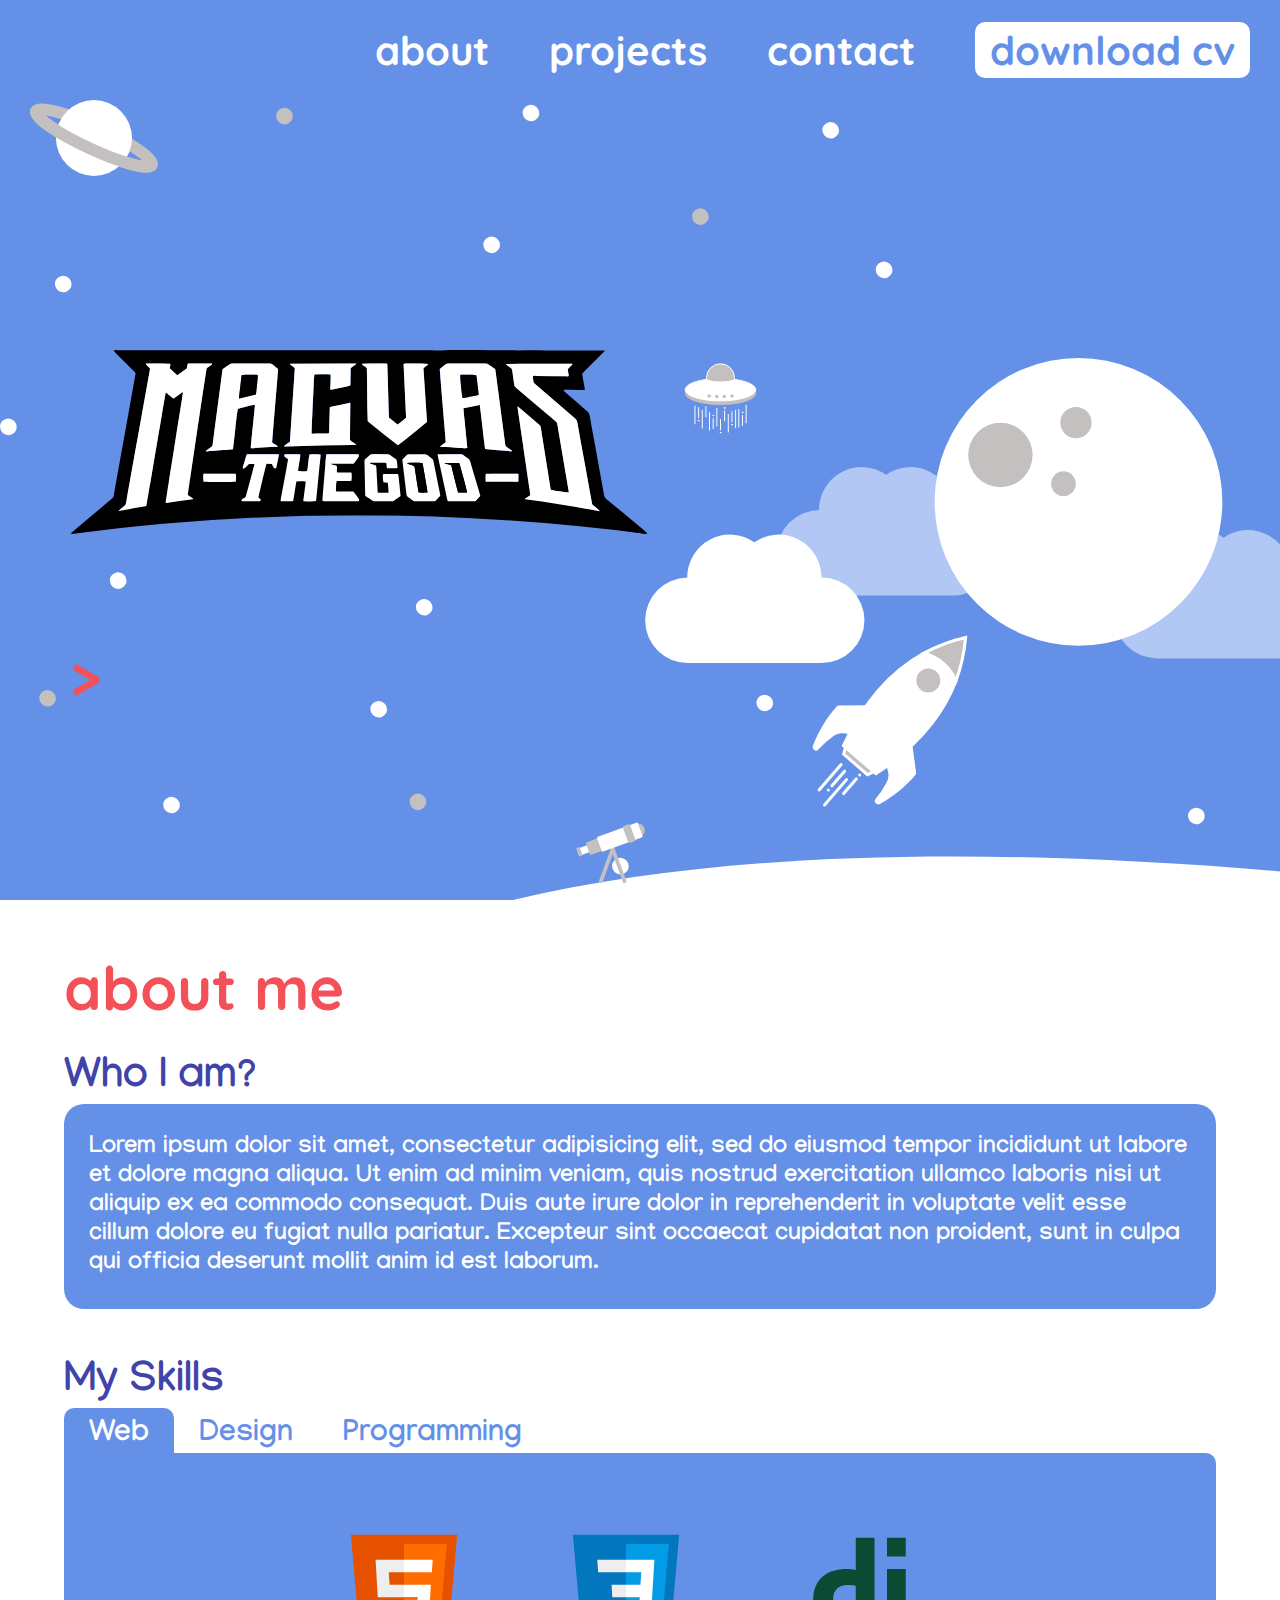
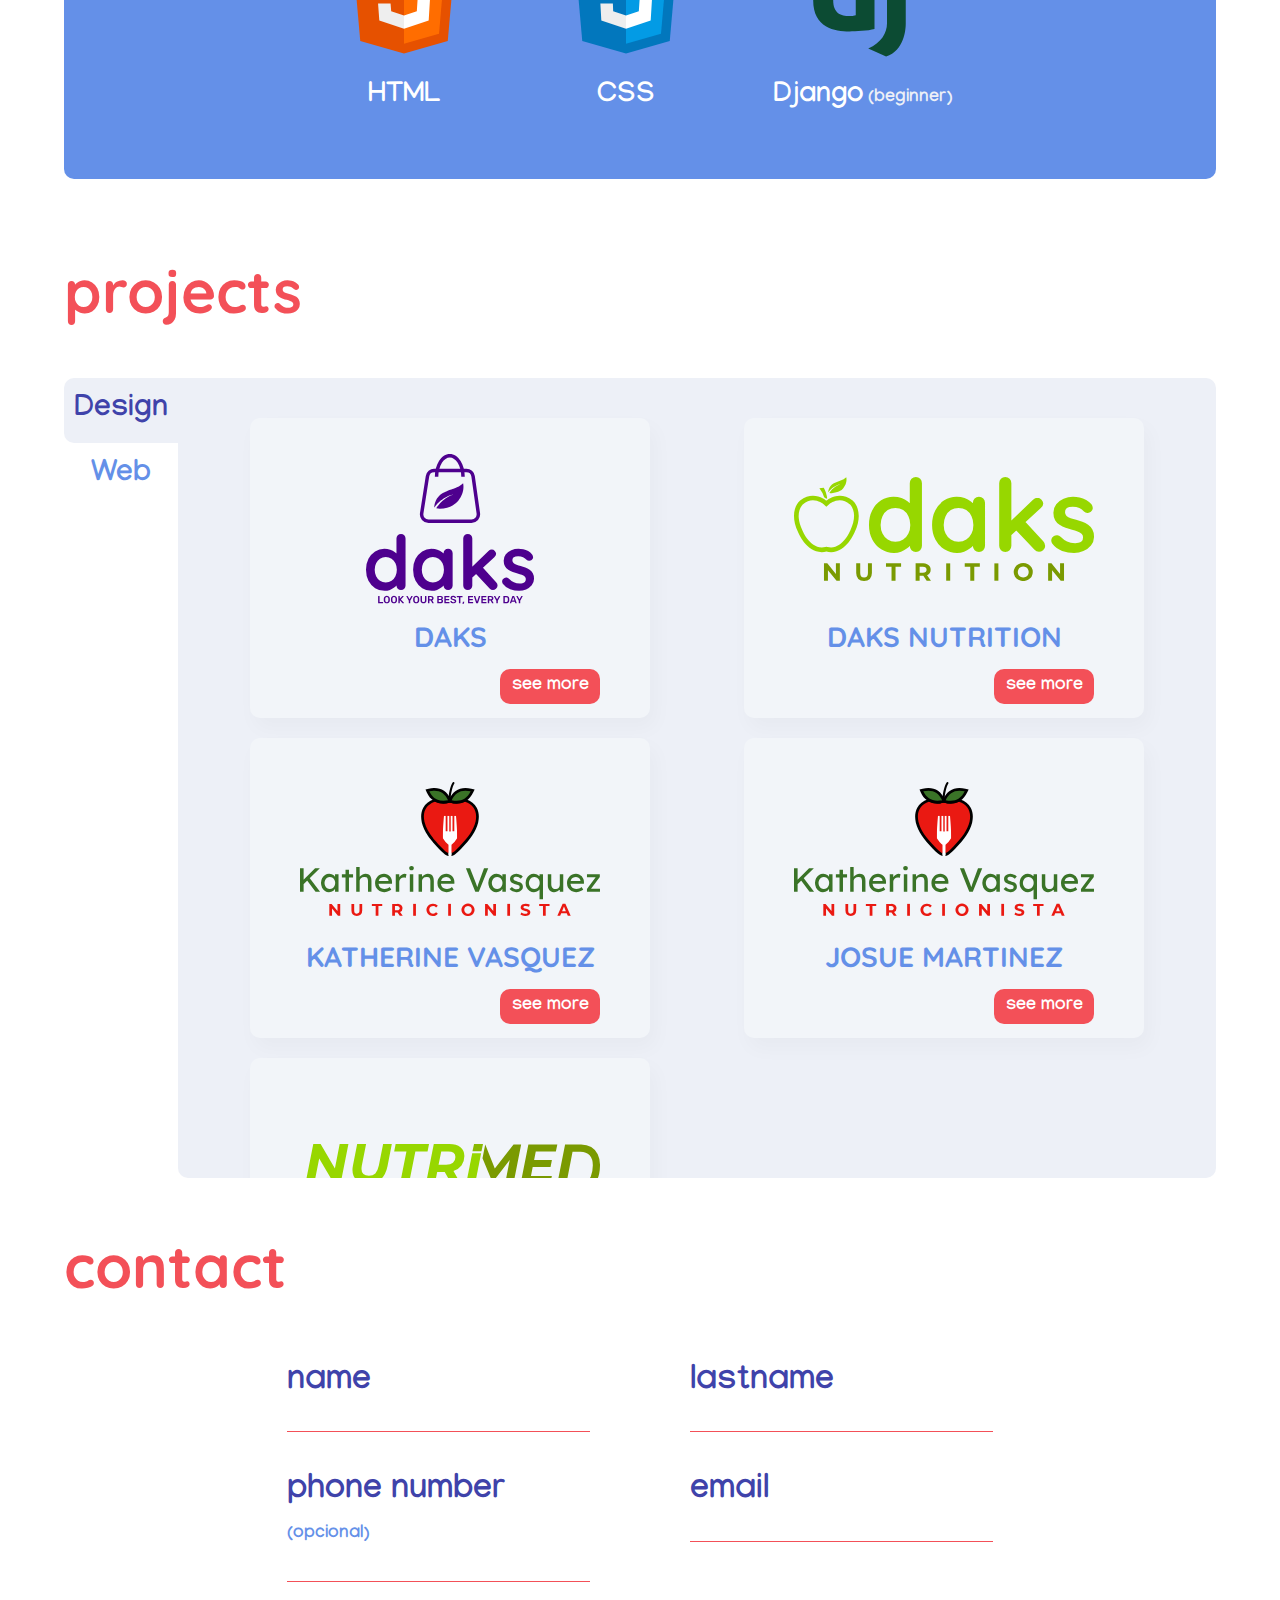
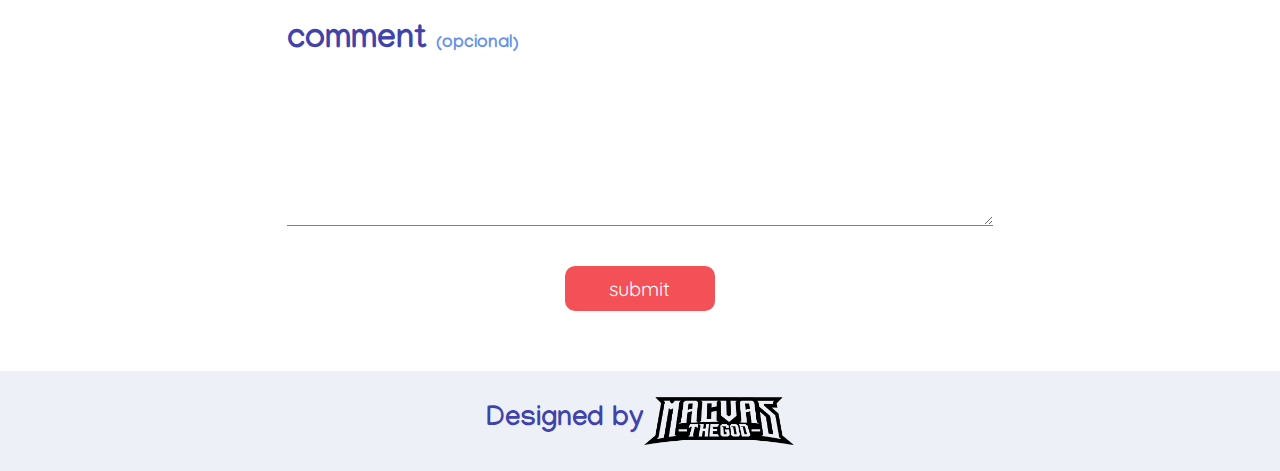
==== index.html @ fbf91b15 "Portafolio Inicial" ====
<!DOCTYPE html><html lang="es" dir="ltr"> <head> <title>Macvas | Desarrollador Web y Disenador Grafico</title> <meta charset="utf-8"> <meta name="viewport" content="width=divice-width, initial-scale=1"> <meta name="description" content="Macvas - Desarrollador Web de Frontend con habilidad en HTML, CSS y JavaScripts. Disenador Grafico con habilidades de Adobe Photoshop, Illustrator, Premiere e InDesign. Programador Junior de Python y C++."> <link rel="shortcut icon" href="img/favicon.svg"> <link rel="preconnect" href="https://fonts.googleapis.com"> <link rel="preconnect" href="https://fonts.gstatic.com" crossorigin> <link href="https://fonts.googleapis.com/css2?family=Manjari:wght@400;700&family=Quicksand:wght@500;600;700&display=swap" rel="stylesheet"> <script src="https://unpkg.com/scrollreveal@4.0.0/dist/scrollreveal.min.js"></script> <link rel="stylesheet" href="/css/styles.css"> </head> <body> <header class="header"> <span class="menu-icon"><img src="img/menuicon.svg" id="menuicon"></span> <nav> <ul class=""> <li class="homepage active"><a href="#homepage"><img src="img/MacvasTheGod LOGO.svg" alt="Programacion Logo" id="macvas-nav"></a></li><div class="navigation"> <li class="about"><a href="#about">about</a></li><li class="projects"><a href="#projects">projects</a></li><li class="contact"><a href="#contact">contact</a></li><li><a href="#" id="dcv">download cv</a></li></div></ul> </nav> </header> <section class="section" id="homepage"> <div class="homepage-content"> <div class="estrellas"> <img src="img/estrellas.svg" data-value="5" class="object"> </div><div class="planeta"> <svg xmlns="http://www.w3.org/2000/svg" viewBox="0 0 1172 827.5"><defs><style>.cls-1,.cls-10,.cls-12,.cls-6{fill:#fff;}.cls-2,.cls-3,.cls-7,.cls-8,.cls-9{fill:#c4c0c0;}.cls-10,.cls-11,.cls-3,.cls-4,.cls-5,.cls-6,.cls-9{stroke:#fff;}.cls-10,.cls-3,.cls-6,.cls-7,.cls-8,.cls-9{stroke-miterlimit:10;}.cls-3,.cls-4,.cls-6,.cls-7{stroke-width:4.62px;}.cls-11,.cls-14,.cls-4,.cls-5{fill:none;stroke-linecap:round;stroke-linejoin:round;}.cls-5{stroke-width:2.31px;}.cls-14,.cls-7,.cls-8{stroke:#c4c0c0;}.cls-10,.cls-11,.cls-8,.cls-9{stroke-width:1.49px;}.cls-12,.cls-13{opacity:0.5;}.cls-14{stroke-width:5.69px;}</style></defs> <g id="Luna" data-value="9" class="object"><circle class="cls-1" cx="864.5" cy="219.5" r="219.5"/><circle class="cls-2" cx="745.33" cy="148" r="49.14"/><circle class="cls-2" cx="860.67" cy="98.57" r="23.83"/><circle class="cls-2" cx="841.55" cy="191.84" r="18.83"/></g> <g id="Cohete" data-value="-6" class="object"><path class="cls-1" d="M1289.17,697.6l-42.14.3a4.8,4.8,0,0,0-3.57,1.61c-16,18-27.75,38.17-36.34,60a4.69,4.69,0,0,0,1.28,5.26l.7.6a4.61,4.61,0,0,0,6.45-.42,139.6,139.6,0,0,1,23.18-20.76,22.6,22.6,0,0,1,11.89-4.18,34.46,34.46,0,0,1,11.73,1.59" transform="translate(-748 -167.5)"/><polyline class="cls-3" points="552.15 631.55 542.36 635.91 524.22 620.17 506.07 604.43 509 594.13"/><path class="cls-1" d="M1359,758.17l5.66,41.76a4.83,4.83,0,0,1-1.08,3.76c-15.53,18.41-33.87,32.85-54.23,44.44a4.7,4.7,0,0,1-5.39-.53l-.69-.6a4.62,4.62,0,0,1-.5-6.45A138.67,138.67,0,0,0,1320,814.67a22.65,22.65,0,0,0,2.46-12.36,34.7,34.7,0,0,0-3.23-11.39" transform="translate(-748 -167.5)"/><line class="cls-4" x1="502.29" y1="620.41" x2="468.7" y2="659.15"/><line class="cls-4" x1="507.6" y1="630.52" x2="488.22" y2="652.85"/><circle class="cls-5" cx="482.77" cy="659.13" r="1.15"/><line class="cls-4" x1="510.48" y1="643.41" x2="476.88" y2="682.15"/><line class="cls-4" x1="506.09" y1="664.68" x2="525.46" y2="642.35"/><circle class="cls-5" cx="530.61" cy="636.42" r="1.15"/><path class="cls-3" d="M1425.52,660.17A245.82,245.82,0,0,0,1440.21,594a245.61,245.61,0,0,0-63.43,23.9Q1410.83,627.88,1425.52,660.17Z" transform="translate(-748 -167.5)"/><path class="cls-6" d="M1425.52,660.17q-14.7-32.29-48.74-42.27c-52.92,29-93.1,77.15-123,141l24.77,21.49,24.78,21.49C1362.28,763.24,1404.33,716.65,1425.52,660.17Z" transform="translate(-748 -167.5)"/><circle class="cls-7" cx="635.31" cy="492.1" r="15.94"/></g> <g id="Nave" data-value="3" class="object"><path class="cls-8" d="M1012.48,215.8l.15,5.59c0,9.44,24,17.08,53.68,17.08s53.69-7.64,53.69-17.08l-.15-5.59" transform="translate(-748 -167.5)"/><path class="cls-9" d="M1090.31,200.54c-.93-.15-1.87-.29-2.83-.42v-3a21.32,21.32,0,0,0-42.63,0v3c-.95.13-1.9.27-2.83.42A78.1,78.1,0,0,0,1090.31,200.54Z" transform="translate(-748 -167.5)"/><path class="cls-10" d="M1090.31,200.54a78.1,78.1,0,0,1-48.29,0c-17.52,2.81-29.54,8.59-29.54,15.26,0,9.43,24,17.08,53.69,17.08s53.68-7.65,53.68-17.08C1119.85,209.13,1107.83,203.35,1090.31,200.54Z" transform="translate(-748 -167.5)"/><circle class="cls-2" cx="300.86" cy="58.1" r="2.67"/><circle class="cls-2" cx="312.45" cy="58.84" r="2.67"/><circle class="cls-2" cx="324.03" cy="58.84" r="2.67"/><circle class="cls-2" cx="335.62" cy="58.1" r="2.67"/><line class="cls-11" x1="279.17" y1="73.5" x2="279.17" y2="100.49"/><line class="cls-11" x1="284.77" y1="75.69" x2="284.77" y2="91.25"/><circle class="cls-11" cx="284.77" cy="95.63" r="0.61"/><line class="cls-11" x1="290.36" y1="79.82" x2="290.36" y2="106.81"/><line class="cls-11" x1="295.95" y1="89.79" x2="295.95" y2="74.23"/><line class="cls-11" x1="301.41" y1="110.11" x2="301.41" y2="83.12"/><line class="cls-11" x1="307.01" y1="107.92" x2="307.01" y2="92.36"/><circle class="cls-11" cx="307.01" cy="87.98" r="0.61"/><line class="cls-11" x1="312.6" y1="103.79" x2="312.6" y2="76.8"/><line class="cls-11" x1="318.19" y1="93.82" x2="318.19" y2="109.38"/><circle class="cls-11" cx="318.19" cy="113.52" r="0.61"/><line class="cls-11" x1="341.24" y1="79.68" x2="341.24" y2="106.67"/><line class="cls-11" x1="335.65" y1="81.87" x2="335.65" y2="97.43"/><circle class="cls-11" cx="335.65" cy="101.81" r="0.61"/><line class="cls-11" x1="330.06" y1="86" x2="330.06" y2="112.99"/><line class="cls-11" x1="324.47" y1="95.97" x2="324.47" y2="80.41"/><circle class="cls-11" cx="324.47" cy="76.27" r="0.61"/><line class="cls-11" x1="346.1" y1="105.3" x2="346.1" y2="78.31"/><line class="cls-11" x1="351.69" y1="103.12" x2="351.69" y2="87.55"/><circle class="cls-11" cx="351.69" cy="83.18" r="0.61"/><line class="cls-11" x1="357.28" y1="98.98" x2="357.28" y2="71.99"/></g> <g id="Suelo"><path class="cls-1" d="M748,995c302.32-72.46,697.58-84.12,1172-44v44Z" transform="translate(-748 -167.5)"/></g> <g id="Nube3" data-value="5" class="object"><path class="cls-12" d="M1920,452.15a65.15,65.15,0,0,0-86.15-10.48,65.18,65.18,0,0,0-102.4,53.53c0,.14,0,.27,0,.41a65.2,65.2,0,0,0,.39,130.39H1920Z" transform="translate(-748 -167.5)"/></g> <g id="Nube2" data-value="2" class="object"><g class="cls-13"><path class="cls-1" d="M1421.65,530a65.2,65.2,0,0,0,0-130.4h-.41c0-.14,0-.27,0-.41a65.18,65.18,0,0,0-102.4-53.53,65.18,65.18,0,0,0-102.4,53.53c0,.14,0,.27,0,.41a65.2,65.2,0,0,0,.39,130.39Z" transform="translate(-748 -167.5)"/></g></g> <g id="Nube1" data-value="-1" class="object"><path class="cls-1" d="M1220.63,633a65.2,65.2,0,0,0,0-130.4h-.41c0-.14,0-.27,0-.41a65.18,65.18,0,0,0-102.4-53.53,65.18,65.18,0,0,0-102.4,53.53c0,.14,0,.27,0,.41a65.2,65.2,0,0,0,.39,130.39Z" transform="translate(-748 -167.5)"/></g> <g id="Telescopio" data-value="2" class="object"><polyline class="cls-14" points="171.69 798.5 153.68 749 135.66 798.5"/><circle class="cls-2" cx="153.54" cy="747.73" r="2.76"/><rect class="cls-1" x="850.21" y="911.77" width="23.15" height="11.1" rx="2" transform="translate(-1009.77 182.57) rotate(-20)"/><rect class="cls-2" x="863.16" y="902.43" width="23.15" height="20.43" rx="2" transform="translate(-1007.39 186.72) rotate(-20)"/><circle class="cls-2" cx="192.13" cy="720.99" r="10.6"/><rect class="cls-1" x="879.31" y="886.52" width="66.42" height="24.04" rx="2" transform="translate(-1000.29 198.79) rotate(-20)"/><rect class="cls-2" x="920.96" y="879.56" width="11.58" height="27.6" rx="2" transform="translate(-997.66 203.34) rotate(-20)"/><rect class="cls-2" x="847.84" y="914.01" width="5.88" height="14.01" rx="2" transform="translate(-1011.7 179.03) rotate(-20)"/></g></svg> </div><div class="saturno"> <img src="img/saturno.svg" data-value="5" class="object"> </div><div class="parallax-content"> <img src="img/MacvasTheGod LOGO.svg" alt="Macvas Logo" id="mac-logo"> <h1 class="titulo">> <span class="typed"></span></h1> </div></div></section> <section class="section" id="about"> <div class="section-content"> <div class="page-title"> <h1>about me</h1> </div><div class="about-content"> <h2>Who I am?</h2> <p>Lorem ipsum dolor sit amet, consectetur adipisicing elit, sed do eiusmod tempor incididunt ut labore et dolore magna aliqua. Ut enim ad minim veniam, quis nostrud exercitation ullamco laboris nisi ut aliquip ex ea commodo consequat. Duis aute irure dolor in reprehenderit in voluptate velit esse cillum dolore eu fugiat nulla pariatur. Excepteur sint occaecat cupidatat non proident, sunt in culpa qui officia deserunt mollit anim id est laborum.</p></div><div class="skills-content"> <h2>My Skills</h2> <ul> <li class="li activo">Web</li><li class="li">Design</li><li class="li">Programming</li></ul> <div class="skills-bloques"> <div class="bloque inicio activo" id="bloque-web"> <div class="bloque-group"> <svg alt="HTML Logo" xmlns="http://www.w3.org/2000/svg" x="0px" y="0px" height="150" viewBox="0 0 48 48" style=" fill:#000000;"><path fill="#E65100" d="M41,5H7l3,34l14,4l14-4L41,5L41,5z"></path><path fill="#FF6D00" d="M24 8L24 39.9 35.2 36.7 37.7 8z"></path><path fill="#FFF" d="M24,25v-4h8.6l-0.7,11.5L24,35.1v-4.2l4.1-1.4l0.3-4.5H24z M32.9,17l0.3-4H24v4H32.9z"></path><path fill="#EEE" d="M24,30.9v4.2l-7.9-2.6L15.7,27h4l0.2,2.5L24,30.9z M19.1,17H24v-4h-9.1l0.7,12H24v-4h-4.6L19.1,17z"></path></svg> <h4>HTML</h4> </div><div class="bloque-group"> <svg alt="CSS LOGO" xmlns="http://www.w3.org/2000/svg" x="0px" y="0px" height="150" viewBox="0 0 48 48" style=" fill:#000000;"><path fill="#0277BD" d="M41,5H7l3,34l14,4l14-4L41,5L41,5z"></path><path fill="#039BE5" d="M24 8L24 39.9 35.2 36.7 37.7 8z"></path><path fill="#FFF" d="M33.1 13L24 13 24 17 28.9 17 28.6 21 24 21 24 25 28.4 25 28.1 29.5 24 30.9 24 35.1 31.9 32.5 32.6 21 32.6 21z"></path><path fill="#EEE" d="M24,13v4h-8.9l-0.3-4H24z M19.4,21l0.2,4H24v-4H19.4z M19.8,27h-4l0.3,5.5l7.9,2.6v-4.2l-4.1-1.4L19.8,27z"></path></svg> <h4>CSS</h4> </div><div class="bloque-group"> <svg alt="Django Logo" xmlns="http://www.w3.org/2000/svg" x="0px" y="0px" height="150" viewBox="0 0 24 24" style=" fill:#0c4b33;"><path d="M 11 3 L 11 8.1582031 C 10.653 8.0172031 9.9041562 8 9.5351562 8 C 6.7591563 8 4.1894531 9.306 4.1894531 13 C 4.1894531 17.42 7.67 18 10 18 C 10.92 18 13 17.909141 14 17.619141 L 14 3 L 11 3 z M 16 3 L 16 6 L 19 6 L 19 3 L 16 3 z M 16 8 L 16 16.701172 C 16 18.217172 15.078 19.795172 13 20.701172 L 15.859375 21.996094 C 18.765375 20.996094 19 17.701172 19 16.701172 L 19 8 L 16 8 z M 9.9707031 10.550781 C 10.290703 10.550781 10.65 10.609453 11 10.689453 L 11 15.392578 C 10.65 15.472578 10.290703 15.533203 9.9707031 15.533203 C 8.6607031 15.533203 7.390625 15.12 7.390625 13 C 7.390625 10.88 8.6607031 10.550781 9.9707031 10.550781 z"></path></svg> <h4>Django<span> (beginner)</span></h4> </div></div><div class="bloque" id="bloque-diseno"> <div class="bloque-group"> <img alt="Photoshop Logo" height="150" alt="Adobe Photoshop CC icon" src="https://upload.wikimedia.org/wikipedia/commons/thumb/a/af/Adobe_Photoshop_CC_icon.svg/512px-Adobe_Photoshop_CC_icon.svg.png"> <h4>Photoshop</h4> </div><div class="bloque-group"> <img alt="Illustrator Logo" width="150" alt="Adobe Illustrator CC icon" src="https://upload.wikimedia.org/wikipedia/commons/thumb/f/fb/Adobe_Illustrator_CC_icon.svg/512px-Adobe_Illustrator_CC_icon.svg.png"> <h4>Illustrator</h4> </div><div class="bloque-group"> <img alt="Adobe Premiere Logo" height="150" alt="Adobe Premiere Pro CC icon" src="https://upload.wikimedia.org/wikipedia/commons/thumb/4/40/Adobe_Premiere_Pro_CC_icon.svg/512px-Adobe_Premiere_Pro_CC_icon.svg.png"> <h4>Premiere</h4> </div><div class="bloque-group"> <img alt="Adobe InDesign Logo" width="150" alt="Adobe InDesign CC icon" src="https://upload.wikimedia.org/wikipedia/commons/thumb/4/48/Adobe_InDesign_CC_icon.svg/512px-Adobe_InDesign_CC_icon.svg.png"> <h4>InDesign<span> (beginner)</span></h4> </div></div><div class="bloque" id="bloque-programacion"> <div class="bloque-group"> <svg alt="Python Logo" xmlns="http://www.w3.org/2000/svg" x="0px" y="0px" height="150" viewBox="0 0 48 48" style=" fill:#000000;"><path fill="#0277BD" d="M24.047,5c-1.555,0.005-2.633,0.142-3.936,0.367c-3.848,0.67-4.549,2.077-4.549,4.67V14h9v2H15.22h-4.35c-2.636,0-4.943,1.242-5.674,4.219c-0.826,3.417-0.863,5.557,0,9.125C5.851,32.005,7.294,34,9.931,34h3.632v-5.104c0-2.966,2.686-5.896,5.764-5.896h7.236c2.523,0,5-1.862,5-4.377v-8.586c0-2.439-1.759-4.263-4.218-4.672C27.406,5.359,25.589,4.994,24.047,5z M19.063,9c0.821,0,1.5,0.677,1.5,1.502c0,0.833-0.679,1.498-1.5,1.498c-0.837,0-1.5-0.664-1.5-1.498C17.563,9.68,18.226,9,19.063,9z"></path><path fill="#FFC107" d="M23.078,43c1.555-0.005,2.633-0.142,3.936-0.367c3.848-0.67,4.549-2.077,4.549-4.67V34h-9v-2h9.343h4.35c2.636,0,4.943-1.242,5.674-4.219c0.826-3.417,0.863-5.557,0-9.125C41.274,15.995,39.831,14,37.194,14h-3.632v5.104c0,2.966-2.686,5.896-5.764,5.896h-7.236c-2.523,0-5,1.862-5,4.377v8.586c0,2.439,1.759,4.263,4.218,4.672C19.719,42.641,21.536,43.006,23.078,43z M28.063,39c-0.821,0-1.5-0.677-1.5-1.502c0-0.833,0.679-1.498,1.5-1.498c0.837,0,1.5,0.664,1.5,1.498C29.563,38.32,28.899,39,28.063,39z"></path></svg> <h4>Pyhton</h4> </div><div class="bloque-group"> <svg alt="C++ Logo" xmlns="http://www.w3.org/2000/svg" x="0px" y="0px" height="150" viewBox="0 0 48 48" style=" fill:#000000;"><path fill="#00549d" fill-rule="evenodd" d="M22.903,3.286c0.679-0.381,1.515-0.381,2.193,0 c3.355,1.883,13.451,7.551,16.807,9.434C42.582,13.1,43,13.804,43,14.566c0,3.766,0,15.101,0,18.867 c0,0.762-0.418,1.466-1.097,1.847c-3.355,1.883-13.451,7.551-16.807,9.434c-0.679,0.381-1.515,0.381-2.193,0 c-3.355-1.883-13.451-7.551-16.807-9.434C5.418,34.899,5,34.196,5,33.434c0-3.766,0-15.101,0-18.867 c0-0.762,0.418-1.466,1.097-1.847C9.451,10.837,19.549,5.169,22.903,3.286z" clip-rule="evenodd"></path><path fill="#0086d4" fill-rule="evenodd" d="M5.304,34.404C5.038,34.048,5,33.71,5,33.255 c0-3.744,0-15.014,0-18.759c0-0.758,0.417-1.458,1.094-1.836c3.343-1.872,13.405-7.507,16.748-9.38 c0.677-0.379,1.594-0.371,2.271,0.008c3.343,1.872,13.371,7.459,16.714,9.331c0.27,0.152,0.476,0.335,0.66,0.576L5.304,34.404z" clip-rule="evenodd"></path><path fill="#fff" fill-rule="evenodd" d="M24,10c7.727,0,14,6.273,14,14s-6.273,14-14,14 s-14-6.273-14-14S16.273,10,24,10z M24,17c3.863,0,7,3.136,7,7c0,3.863-3.137,7-7,7s-7-3.137-7-7C17,20.136,20.136,17,24,17z" clip-rule="evenodd"></path><path fill="#0075c0" fill-rule="evenodd" d="M42.485,13.205c0.516,0.483,0.506,1.211,0.506,1.784 c0,3.795-0.032,14.589,0.009,18.384c0.004,0.396-0.127,0.813-0.323,1.127L23.593,24L42.485,13.205z" clip-rule="evenodd"></path><path fill="#fff" fill-rule="evenodd" d="M31 21H33V27H31zM38 21H40V27H38z" clip-rule="evenodd"></path><path fill="#fff" fill-rule="evenodd" d="M29 23H35V25H29zM36 23H42V25H36z" clip-rule="evenodd"></path></svg> <h4>C++</h4> </div><div class="bloque-group"> <svg alt="JavaScripts Logo" xmlns="http://www.w3.org/2000/svg" x="0px" y="0px" height="150" viewBox="0 0 48 48" style=" fill:#000000;"><path fill="#ffd600" d="M6,42V6h36v36H6z"></path><path fill="#000001" d="M29.538 32.947c.692 1.124 1.444 2.201 3.037 2.201 1.338 0 2.04-.665 2.04-1.585 0-1.101-.726-1.492-2.198-2.133l-.807-.344c-2.329-.988-3.878-2.226-3.878-4.841 0-2.41 1.845-4.244 4.728-4.244 2.053 0 3.528.711 4.592 2.573l-2.514 1.607c-.553-.988-1.151-1.377-2.078-1.377-.946 0-1.545.597-1.545 1.377 0 .964.6 1.354 1.985 1.951l.807.344C36.452 29.645 38 30.839 38 33.523 38 36.415 35.716 38 32.65 38c-2.999 0-4.702-1.505-5.65-3.368L29.538 32.947zM17.952 33.029c.506.906 1.275 1.603 2.381 1.603 1.058 0 1.667-.418 1.667-2.043V22h3.333v11.101c0 3.367-1.953 4.899-4.805 4.899-2.577 0-4.437-1.746-5.195-3.368L17.952 33.029z"></path></svg> <h4>Javascripts<span> (beginner)</span></h4> </div></div></div></div></div></section> <section class="section" id="projects"> <div class="section-content"> <div class="page-title" id="proyectotitulo"> <h1>projects</h1> </div><div class="projects-content"> <ul> <li class="lip activo">Design</li><li class="lip">Web</li></ul> <div class="projects-bloques"> <div class="bloquep inicio activo"> <div class="project-design"> <div class="project-img"> <img src="img/daks.svg" alt="DAKS Logo" > </div><div> <h3>DAKS</h3> </div><div class="project-button"> <p>see more</p></div></div><div class="project-design"> <div class="project-img"> <img src="img/daksn.svg" alt="DAKS NUTRITION Logo"> </div><div> <h3>DAKS NUTRITION</h3> </div><div class="project-button"> <p>see more</p></div></div><div class="project-design"> <div class="project-img"> <img src="img/kvn.svg" alt="Nutricionista Logo"> </div><div> <h3>KATHERINE VASQUEZ</h3> </div><div class="project-button"> <p>see more</p></div></div><div class="project-design"> <div class="project-img"> <img src="img/kvn.svg" alt="Nutricionista Logo"> </div><div> <h3>JOSUE MARTINEZ</h3> </div><div class="project-button"> <p>see more</p></div></div><div class="project-design"> <div class="project-img"> <img src="img/nutrimed.svg" alt="NUTRIMED Logo"> </div><div> <h3>NUTRIMED</h3> </div><div class="project-button"> <p>see more</p></div></div></div><div class="bloquep"> <div class="project-design"> <div class="project-img"> <img src="img/W1.png" alt="DAKS NUTRITION Web"> </div><div> <h3>DAKS NUTRITION</h3> </div><div class="project-button"> <p>see more</p></div></div><div class="project-design"> <div class="project-img"> <img src="img/W2.png" alt="Macvas Portafolio Web"> </div><div> <h3>PORTFOLIO</h3> </div><div class="project-button"> <p>see more</p></div></div></div></div></div></div></section> <section class="section" id="contact"> <div class="section-content"> <div class="page-title"> <h1>contact</h1> </div><div class="contact-content"> <form action="https://formsubmit.co/macvas.p@gmail.com" method="POST"> <p> <label for="name">name</label> <input type="text" name='Nombre' id="nombre" required> </p><p> <label for="lastname">lastname</label> <input type="text" name='Apellido' id="apellido" required> </p><p> <label for="number">phone number <span>(opcional)</span> </label> <input type="tel" name='Celular' id="celular"> </p><p> <label for="email">email</label> <input type="email" name='Correo' id="correo" required> </p><p class="block"> <label for="mensaje">comment <span>(opcional)</span></label> <textarea name="Mensaje" id="mensaje" rows="10"></textarea> </p><input type="hidden" name="_next" value="/thanks.html"> <p class="block" id="contact-button"> <button type="submit"> submit </button> </p></form> </div></div></section> <footer> <h4>Designed by</h4> <img src="img/MacvasTheGod LOGOP.png" alt="Macvas Logo"> </footer> <script src="https://cdn.jsdelivr.net/npm/typed.js@2.0.12"></script> <script src="js/main.js"></script> </body></html>
---- css/styles.css ----
*{margin:0;padding:0;box-sizing:border-box}body{font-family:'Manjari',sans-serif;font-weight:700;font-size:24px}h1{font-family:'Quicksand',sans-serif;font-weight:700;font-size:60px;color:#F35058}h2{font-weight:700;font-size:42px;color:#3F43AA}h3{font-family:'Quicksand',sans-serif;font-weight:700;font-size:36px;color:#3F43AA}h4{font-size:28px;color:#FFF}p{color:#FFF}body::-webkit-scrollbar{background:#C4C0C0;width:7px}body::-webkit-scrollbar-thumb{background:#3F43AA;border-radius:20px}.bloque::-webkit-scrollbar{background:#6490E8;width:7px;border-radius:0 100px 100px 0}.bloque::-webkit-scrollbar-thumb{background:#3F43AA;border-radius:20px}.bloquep::-webkit-scrollbar{background:#EDF0F7;width:7px;border-radius:0 100px 100px 0}.bloquep::-webkit-scrollbar-thumb{background:#3F43AA;border-radius:20px}#macvas-nav{width:200px;position:fixed;left:50px;top:20px;transition:all .5s ease}.homepage.active{display:none}.homepage{display:block}#menuicon{width:30px;position:fixed;right:50px;top:35px}.header{background:#6490E8;position:fixed;left:0;top:0;width:100%;height:100px;display:flex;justify-content:flex-end;align-items:center;flex-wrap:wrap;z-index:1}nav ul{margin:0;padding:0;list-style:none}nav ul li{display:inline-block;padding:0 30px 0 30px}nav ul li.active a{color:#F35058}nav ul li a{display:block;text-decoration:none;font-family:'Quicksand',sans-serif;font-size:40px;font-weight:700;color:#FFF}nav ul li a:hover{color:#3F43AA}#dcv{background:#FFF;color:#6490E8;padding:3px 15px 3px 15px;border-radius:10px}#dcv:hover{background:#3F43AA;color:#FFF}.menu-icon{display:none}#homepage{width:100%;height:100vh;background:#6490E8}.section-content{margin:0 5% 0 5%}.homepage-content{position:absolute;margin-top:100px;width:100%;height:calc(100vh - 100px);overflow:hidden}.estrellas img{position:absolute;height:100vh;top:0}.planeta svg{position:absolute;bottom:0;right:0;width:60%;height:auto}.saturno{position:absolute;top:0;left:30px;width:10%}#mac-logo{position:absolute;top:250px;left:71px;width:45%;height:auto}.titulo{position:absolute;top:540px;left:70px}.palabras{font-style:normal;color:#EDF0F7}#about{width:100%}.page-title{padding-top:50px}.about-content{padding-top:30px}.about-content p{padding:30px 25px 30px 25px;background:#6490E8;border-radius:20px}.skills-content{padding-top:50px}.skills-content ul{display:flex}.skills-content li{list-style:none;font-size:30px;font-weight:700;color:#6490E8;padding:10px 25px 0 25px;border-radius:10px 10px 0 0;transition:all .5s ease}.skills-content li:hover{cursor:pointer}.skills-content .li.activo{background:#6490E8;color:#FFF}.skills-bloques{position:relative;height:350px}.bloque.inicio{border-radius:0 10px 10px 10px}.bloque{display:none;flex-wrap:wrap;justify-content:center;text-align:center;align-items:center;max-height:350px;overflow:auto;width:100%;padding:30px 25px 30px 25px;position:absolute;top:0;transition:all .5s ease;background:#6490E8;border-radius:10px}.bloque p{color:#FFF}.bloque.activo{display:flex}.bloque>*{padding:1.5em}.bloque-group h4 span{font-size:18px;color:#EDF0F7}#projects{width:100%}.projects-content{padding-top:50px;display:flex;width:100%}.projects-content ul{display:flex;flex-direction:column;text-align:center}.projects-content li{list-style:none;font-size:30px;font-weight:700;color:#6490E8;transition:all .5s ease;padding:15px 10px 15px 10px;border-radius:10px 0 0 10px}.projects-content li:hover{cursor:pointer}.projects-content .lip.activo{background:#EDF0F7;color:#3F43AA}.projects-bloques{position:relative;width:100%;height:800px;border-radius:0 10px 10px 10px}.bloquep.inicio{border-radius:0 10px 10px 10px}.bloquep{width:100%;height:800px;overflow:auto;padding:30px 25px 30px 25px;position:absolute;top:0;display:none;transition:all .5s ease;background:#EDF0F7;border-radius:10px;justify-content:flex-start;flex-direction:row}.bloquep p{color:#6490E8}.bloquep.activo{display:grid;grid-template-columns:1fr 1fr 1fr;justify-items:center}.bloquep>*{padding:1.5em}.project-design{display:grid;width:400px;height:300px;justify-items:center;border-radius:10px;background:#f2f5f9;box-shadow:5px 10px 20px 1px rgba(0,0,0,.028);margin:10px}.project-design div h3{font-size:28px;padding:15px 0 5px;color:#6490E8}.project-design:hover{background:#FFF;border-radius:10px;transition:all .5s ease;cursor:pointer}.project-img{width:300px;height:150px;display:grid;justify-items:center;align-items:center}.project-img img{max-width:300px;max-height:150px}.project-button{padding-top:10px;display:grid;grid-template-columns:2fr 1fr}.project-button p{font-size:18px;color:#FFF;background:#F35058;width:100px;padding:7px;border-radius:10px;text-align:center;grid-column-start:2}.project-button p:hover{opacity:.7}#proyectotitulo h1{color:#F35058}#contact{width:100%}.contact-content{display:flex;justify-content:center;margin-top:50px}form p label{color:#3F43AA;font-size:34px}form{display:grid;grid-template-columns:1fr 1fr;width:70%}form p{display:flex;flex-direction:column;padding:10px 50px 10px 50px}form .block{grid-column:1 / 3}form input,form textarea{margin-bottom:20px;width:100%;padding:.5em;background:none;border:none;border-bottom:1px solid #F35058}form button{width:150px;padding:10px;border:none;background:#F35058;border-radius:10px;color:#FFF;font-family:'Quicksand',sans-serif;font-size:20px}form button:hover{cursor:pointer;opacity:.9}form label span{color:#6490E8;font-size:18px}#contact-button{display:flex;align-items:center}footer{display:flex;align-items:center;justify-content:center;background:#EDF0F7;height:100px;margin-top:50px}footer h4{color:#3F43AA}footer img{width:150px}@media only screen and (max-width:1560px){.bloquep.activo{grid-template-columns:repeat(2,1fr)}}@media only screen and (max-width:1168px){.menu-icon{display:block;cursor:pointer}nav{width:100%;position:fixed;top:100px}nav ul div{display:none;background:#EDF0F7}nav ul div.active{display:block}nav ul div>*{padding:20px}nav ul li{display:block}nav ul li a{text-align:center;color:#F35058}form{display:flex;flex-direction:column;flex-wrap:nowrap}}@media only screen and (max-width:769px){.planeta svg{width:100%}#mac-logo{top:65px;left:37px;width:90%}.titulo{top:275px;left:70px}.palabras{color:#3F43AA}.bloquep{padding:30px 0 30px 0}.bloquep.activo{grid-template-columns:repeat(1,1fr)}form{width:90%}}@media only screen and (max-width:600px){.skills-content ul{flex-direction:column;align-items:center}.skills-content li{width:250px;text-align:center;margin-bottom:10px;border-radius:10px 10px 10px 10px}.bloque.inicio{border-radius:10px 10px 10px 10px}.skills-bloques{height:500px}.bloque{max-height:500px}.projects-content{display:block;padding-top:10px}.projects-content ul{align-items:center}.projects-content li{width:250px;border-radius:10px 10px 10px 10px;padding:10px 5px 10px 5px;margin-bottom:10px}.bloquep.inicio{border-radius:10px 10px 10px 10px}form{width:100%}}@media only screen and (max-width:460px){.project-design{width:300px;height:200px}.project-img{max-height:135px}.project-img img{max-width:240px;max-height:130px}.project-design div h3{font-size:18px;padding:5px 0 5px}.bloquep>*{padding:0}.project-button{padding-top:0;margin-bottom:15px}.project-button p{font-size:14px;width:75px;padding:5px;border-radius:6px}footer{height:90px}footer h4{font-size:24px}footer img{width:120px}}@media only screen and (max-width:426px){#macvas-nav{width:150px;left:30px;top:30px}#menuicon{right:30px}#mac-logo{top:89px;left:20px}.palabras{color:#EDF0F7}.titulo{font-size:38px;top:225px;left:25px}.palabras{font-size:38px}}@media only screen and (max-width:321px){#mac-logo{left:16px}.project-design{width:260px;height:160px}.project-img{max-height:95px}.project-img img{max-width:200px;max-height:95px}.project-design{justify-content:center}.project-design div h3{font-size:16px;padding:0 0 0}.project-button p{font-size:14px;width:66px;padding:3px}.bloquep{overflow-y:auto;overflow-x:hidden}footer{height:80px}footer h4{font-size:22px}footer img{width:100px}}
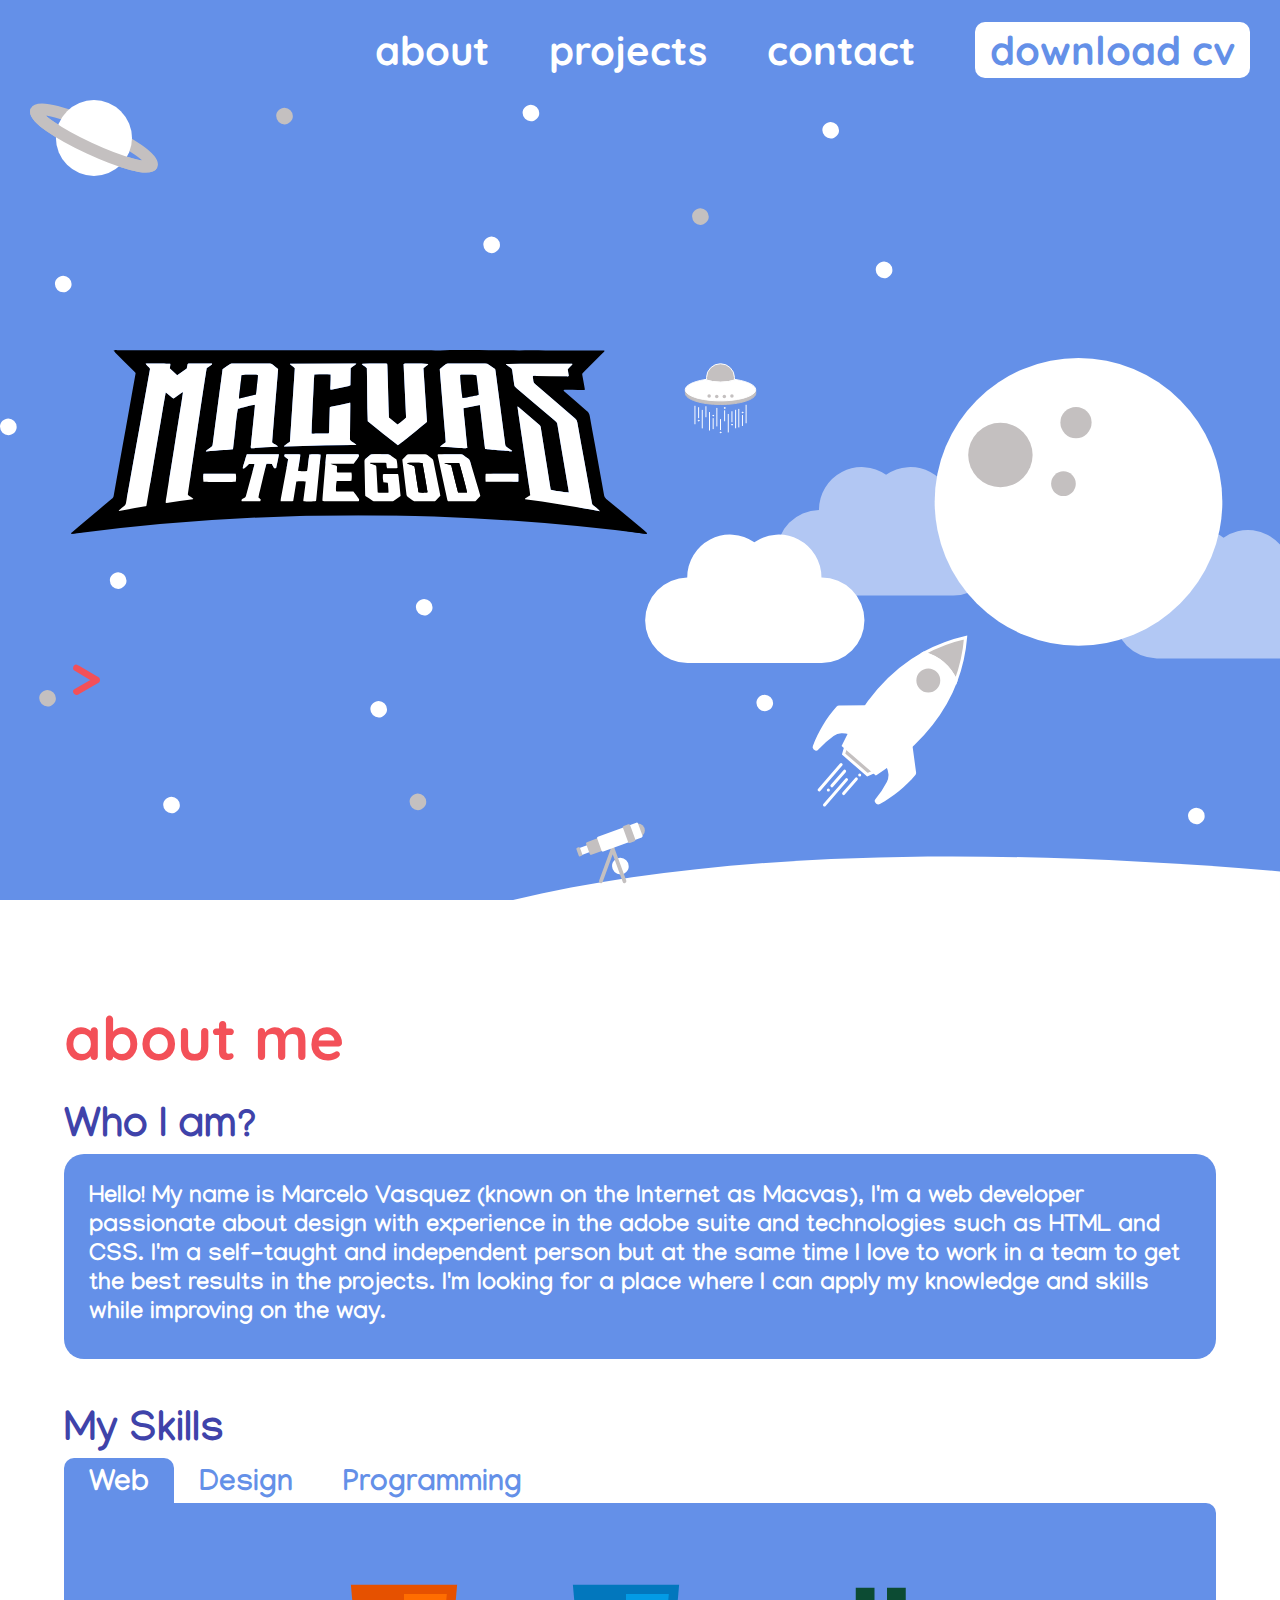
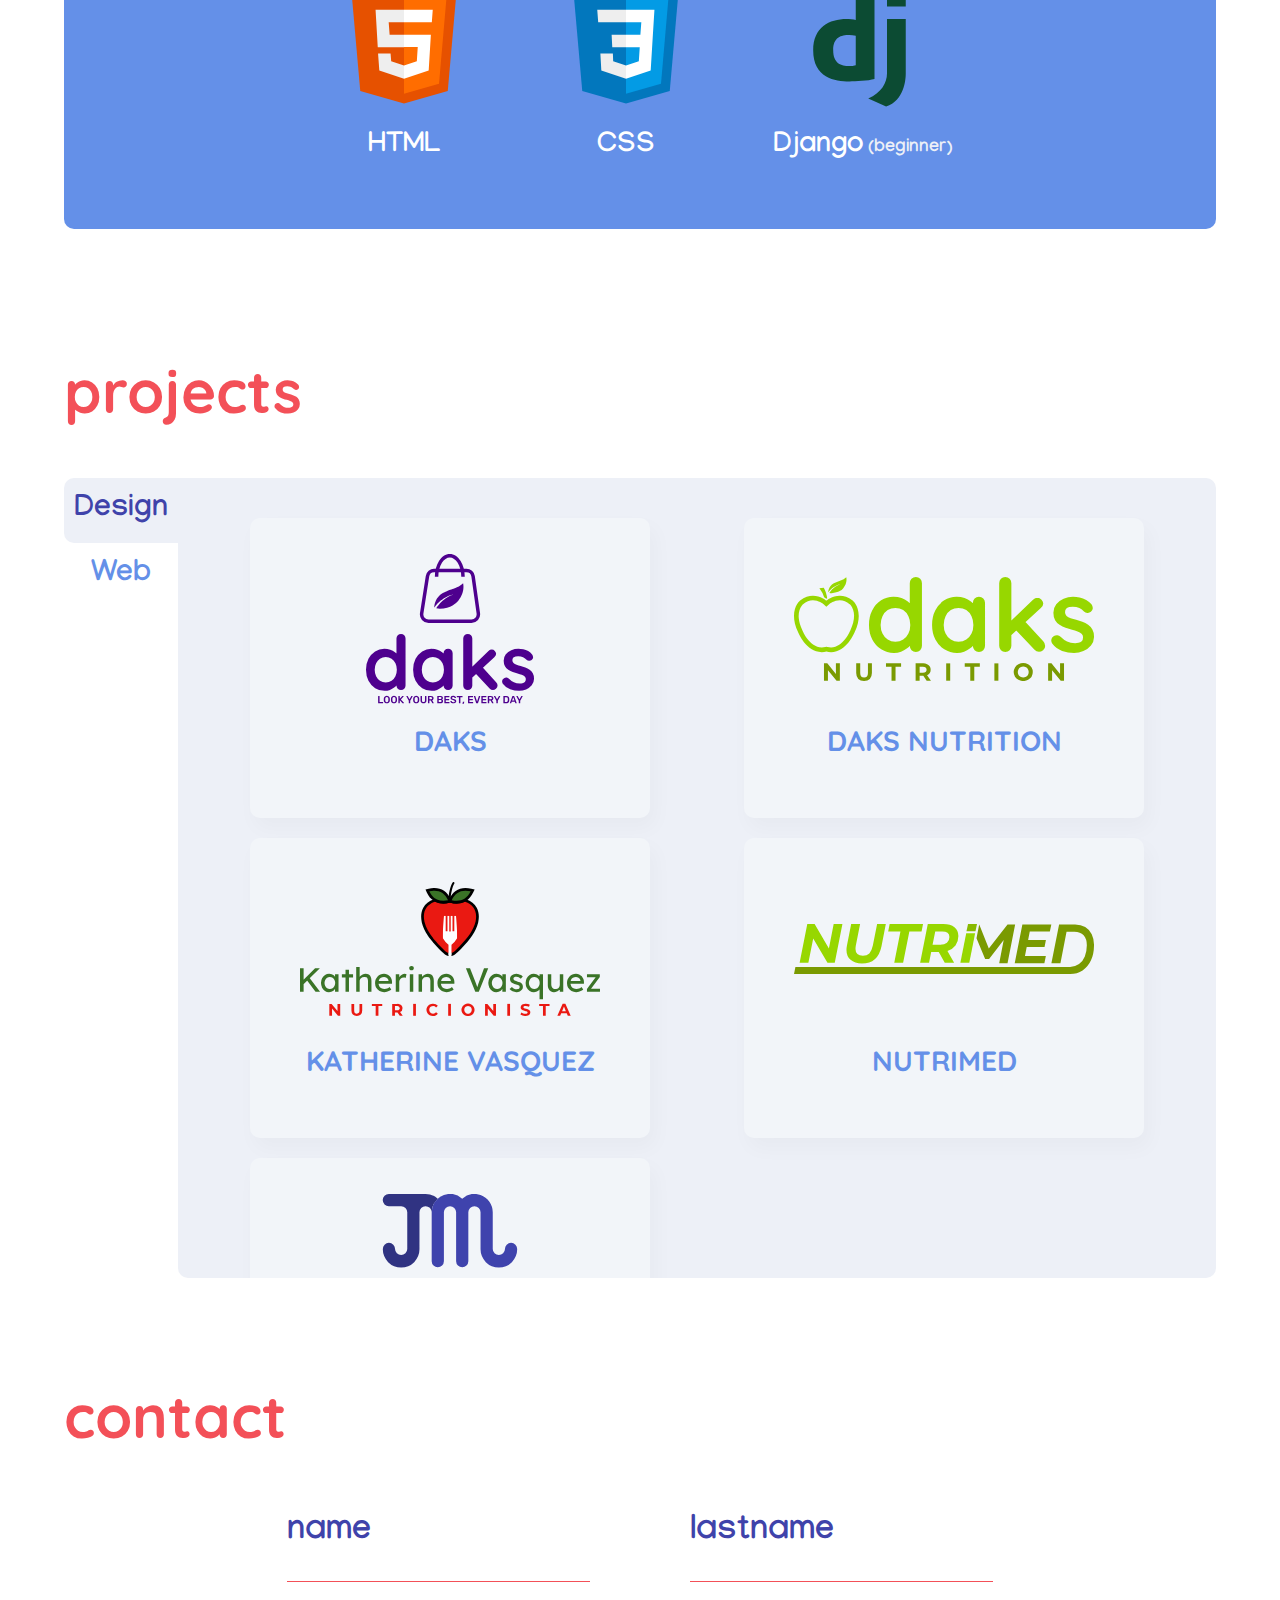
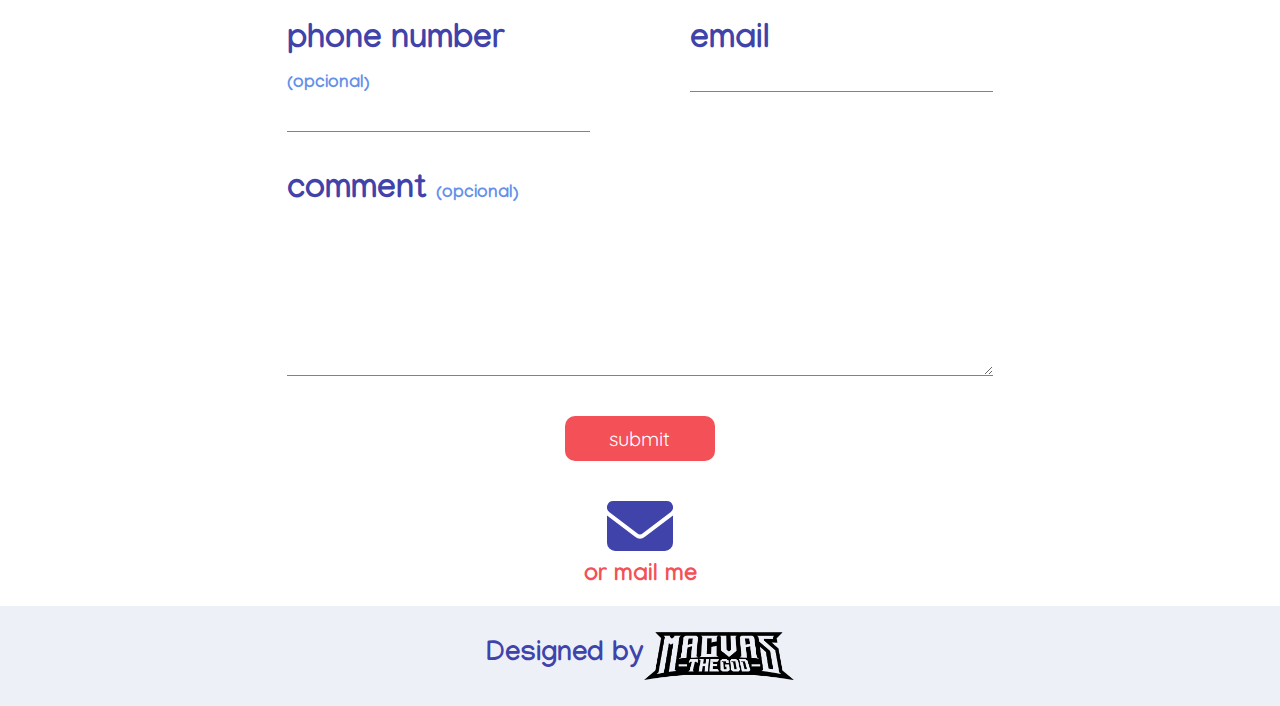
==== commit 9a6bda2d: "Adding about me" ====
--- a/index.html
+++ b/index.html
@@ -1 +1 @@
-<!DOCTYPE html><html lang="es" dir="ltr"> <head> <title>Macvas | Desarrollador Web y Disenador Grafico</title> <meta charset="utf-8"> <meta name="viewport" content="width=divice-width, initial-scale=1"> <meta name="description" content="Macvas - Desarrollador Web de Frontend con habilidad en HTML, CSS y JavaScripts. Disenador Grafico con habilidades de Adobe Photoshop, Illustrator, Premiere e InDesign. Programador Junior de Python y C++."> <link rel="shortcut icon" href="img/favicon.svg"> <link rel="preconnect" href="https://fonts.googleapis.com"> <link rel="preconnect" href="https://fonts.gstatic.com" crossorigin> <link href="https://fonts.googleapis.com/css2?family=Manjari:wght@400;700&family=Quicksand:wght@500;600;700&display=swap" rel="stylesheet"> <script src="https://unpkg.com/scrollreveal@4.0.0/dist/scrollreveal.min.js"></script> <link rel="stylesheet" href="/css/styles.css"> </head> <body> <header class="header"> <span class="menu-icon"><img src="img/menuicon.svg" id="menuicon"></span> <nav> <ul class=""> <li class="homepage active"><a href="#homepage"><img src="img/MacvasTheGod LOGO.svg" alt="Programacion Logo" id="macvas-nav"></a></li><div class="navigation"> <li class="about"><a href="#about">about</a></li><li class="projects"><a href="#projects">projects</a></li><li class="contact"><a href="#contact">contact</a></li><li><a href="#" id="dcv">download cv</a></li></div></ul> </nav> </header> <section class="section" id="homepage"> <div class="homepage-content"> <div class="estrellas"> <img src="img/estrellas.svg" data-value="5" class="object"> </div><div class="planeta"> <svg xmlns="http://www.w3.org/2000/svg" viewBox="0 0 1172 827.5"><defs><style>.cls-1,.cls-10,.cls-12,.cls-6{fill:#fff;}.cls-2,.cls-3,.cls-7,.cls-8,.cls-9{fill:#c4c0c0;}.cls-10,.cls-11,.cls-3,.cls-4,.cls-5,.cls-6,.cls-9{stroke:#fff;}.cls-10,.cls-3,.cls-6,.cls-7,.cls-8,.cls-9{stroke-miterlimit:10;}.cls-3,.cls-4,.cls-6,.cls-7{stroke-width:4.62px;}.cls-11,.cls-14,.cls-4,.cls-5{fill:none;stroke-linecap:round;stroke-linejoin:round;}.cls-5{stroke-width:2.31px;}.cls-14,.cls-7,.cls-8{stroke:#c4c0c0;}.cls-10,.cls-11,.cls-8,.cls-9{stroke-width:1.49px;}.cls-12,.cls-13{opacity:0.5;}.cls-14{stroke-width:5.69px;}</style></defs> <g id="Luna" data-value="9" class="object"><circle class="cls-1" cx="864.5" cy="219.5" r="219.5"/><circle class="cls-2" cx="745.33" cy="148" r="49.14"/><circle class="cls-2" cx="860.67" cy="98.57" r="23.83"/><circle class="cls-2" cx="841.55" cy="191.84" r="18.83"/></g> <g id="Cohete" data-value="-6" class="object"><path class="cls-1" d="M1289.17,697.6l-42.14.3a4.8,4.8,0,0,0-3.57,1.61c-16,18-27.75,38.17-36.34,60a4.69,4.69,0,0,0,1.28,5.26l.7.6a4.61,4.61,0,0,0,6.45-.42,139.6,139.6,0,0,1,23.18-20.76,22.6,22.6,0,0,1,11.89-4.18,34.46,34.46,0,0,1,11.73,1.59" transform="translate(-748 -167.5)"/><polyline class="cls-3" points="552.15 631.55 542.36 635.91 524.22 620.17 506.07 604.43 509 594.13"/><path class="cls-1" d="M1359,758.17l5.66,41.76a4.83,4.83,0,0,1-1.08,3.76c-15.53,18.41-33.87,32.85-54.23,44.44a4.7,4.7,0,0,1-5.39-.53l-.69-.6a4.62,4.62,0,0,1-.5-6.45A138.67,138.67,0,0,0,1320,814.67a22.65,22.65,0,0,0,2.46-12.36,34.7,34.7,0,0,0-3.23-11.39" transform="translate(-748 -167.5)"/><line class="cls-4" x1="502.29" y1="620.41" x2="468.7" y2="659.15"/><line class="cls-4" x1="507.6" y1="630.52" x2="488.22" y2="652.85"/><circle class="cls-5" cx="482.77" cy="659.13" r="1.15"/><line class="cls-4" x1="510.48" y1="643.41" x2="476.88" y2="682.15"/><line class="cls-4" x1="506.09" y1="664.68" x2="525.46" y2="642.35"/><circle class="cls-5" cx="530.61" cy="636.42" r="1.15"/><path class="cls-3" d="M1425.52,660.17A245.82,245.82,0,0,0,1440.21,594a245.61,245.61,0,0,0-63.43,23.9Q1410.83,627.88,1425.52,660.17Z" transform="translate(-748 -167.5)"/><path class="cls-6" d="M1425.52,660.17q-14.7-32.29-48.74-42.27c-52.92,29-93.1,77.15-123,141l24.77,21.49,24.78,21.49C1362.28,763.24,1404.33,716.65,1425.52,660.17Z" transform="translate(-748 -167.5)"/><circle class="cls-7" cx="635.31" cy="492.1" r="15.94"/></g> <g id="Nave" data-value="3" class="object"><path class="cls-8" d="M1012.48,215.8l.15,5.59c0,9.44,24,17.08,53.68,17.08s53.69-7.64,53.69-17.08l-.15-5.59" transform="translate(-748 -167.5)"/><path class="cls-9" d="M1090.31,200.54c-.93-.15-1.87-.29-2.83-.42v-3a21.32,21.32,0,0,0-42.63,0v3c-.95.13-1.9.27-2.83.42A78.1,78.1,0,0,0,1090.31,200.54Z" transform="translate(-748 -167.5)"/><path class="cls-10" d="M1090.31,200.54a78.1,78.1,0,0,1-48.29,0c-17.52,2.81-29.54,8.59-29.54,15.26,0,9.43,24,17.08,53.69,17.08s53.68-7.65,53.68-17.08C1119.85,209.13,1107.83,203.35,1090.31,200.54Z" transform="translate(-748 -167.5)"/><circle class="cls-2" cx="300.86" cy="58.1" r="2.67"/><circle class="cls-2" cx="312.45" cy="58.84" r="2.67"/><circle class="cls-2" cx="324.03" cy="58.84" r="2.67"/><circle class="cls-2" cx="335.62" cy="58.1" r="2.67"/><line class="cls-11" x1="279.17" y1="73.5" x2="279.17" y2="100.49"/><line class="cls-11" x1="284.77" y1="75.69" x2="284.77" y2="91.25"/><circle class="cls-11" cx="284.77" cy="95.63" r="0.61"/><line class="cls-11" x1="290.36" y1="79.82" x2="290.36" y2="106.81"/><line class="cls-11" x1="295.95" y1="89.79" x2="295.95" y2="74.23"/><line class="cls-11" x1="301.41" y1="110.11" x2="301.41" y2="83.12"/><line class="cls-11" x1="307.01" y1="107.92" x2="307.01" y2="92.36"/><circle class="cls-11" cx="307.01" cy="87.98" r="0.61"/><line class="cls-11" x1="312.6" y1="103.79" x2="312.6" y2="76.8"/><line class="cls-11" x1="318.19" y1="93.82" x2="318.19" y2="109.38"/><circle class="cls-11" cx="318.19" cy="113.52" r="0.61"/><line class="cls-11" x1="341.24" y1="79.68" x2="341.24" y2="106.67"/><line class="cls-11" x1="335.65" y1="81.87" x2="335.65" y2="97.43"/><circle class="cls-11" cx="335.65" cy="101.81" r="0.61"/><line class="cls-11" x1="330.06" y1="86" x2="330.06" y2="112.99"/><line class="cls-11" x1="324.47" y1="95.97" x2="324.47" y2="80.41"/><circle class="cls-11" cx="324.47" cy="76.27" r="0.61"/><line class="cls-11" x1="346.1" y1="105.3" x2="346.1" y2="78.31"/><line class="cls-11" x1="351.69" y1="103.12" x2="351.69" y2="87.55"/><circle class="cls-11" cx="351.69" cy="83.18" r="0.61"/><line class="cls-11" x1="357.28" y1="98.98" x2="357.28" y2="71.99"/></g> <g id="Suelo"><path class="cls-1" d="M748,995c302.32-72.46,697.58-84.12,1172-44v44Z" transform="translate(-748 -167.5)"/></g> <g id="Nube3" data-value="5" class="object"><path class="cls-12" d="M1920,452.15a65.15,65.15,0,0,0-86.15-10.48,65.18,65.18,0,0,0-102.4,53.53c0,.14,0,.27,0,.41a65.2,65.2,0,0,0,.39,130.39H1920Z" transform="translate(-748 -167.5)"/></g> <g id="Nube2" data-value="2" class="object"><g class="cls-13"><path class="cls-1" d="M1421.65,530a65.2,65.2,0,0,0,0-130.4h-.41c0-.14,0-.27,0-.41a65.18,65.18,0,0,0-102.4-53.53,65.18,65.18,0,0,0-102.4,53.53c0,.14,0,.27,0,.41a65.2,65.2,0,0,0,.39,130.39Z" transform="translate(-748 -167.5)"/></g></g> <g id="Nube1" data-value="-1" class="object"><path class="cls-1" d="M1220.63,633a65.2,65.2,0,0,0,0-130.4h-.41c0-.14,0-.27,0-.41a65.18,65.18,0,0,0-102.4-53.53,65.18,65.18,0,0,0-102.4,53.53c0,.14,0,.27,0,.41a65.2,65.2,0,0,0,.39,130.39Z" transform="translate(-748 -167.5)"/></g> <g id="Telescopio" data-value="2" class="object"><polyline class="cls-14" points="171.69 798.5 153.68 749 135.66 798.5"/><circle class="cls-2" cx="153.54" cy="747.73" r="2.76"/><rect class="cls-1" x="850.21" y="911.77" width="23.15" height="11.1" rx="2" transform="translate(-1009.77 182.57) rotate(-20)"/><rect class="cls-2" x="863.16" y="902.43" width="23.15" height="20.43" rx="2" transform="translate(-1007.39 186.72) rotate(-20)"/><circle class="cls-2" cx="192.13" cy="720.99" r="10.6"/><rect class="cls-1" x="879.31" y="886.52" width="66.42" height="24.04" rx="2" transform="translate(-1000.29 198.79) rotate(-20)"/><rect class="cls-2" x="920.96" y="879.56" width="11.58" height="27.6" rx="2" transform="translate(-997.66 203.34) rotate(-20)"/><rect class="cls-2" x="847.84" y="914.01" width="5.88" height="14.01" rx="2" transform="translate(-1011.7 179.03) rotate(-20)"/></g></svg> </div><div class="saturno"> <img src="img/saturno.svg" data-value="5" class="object"> </div><div class="parallax-content"> <img src="img/MacvasTheGod LOGO.svg" alt="Macvas Logo" id="mac-logo"> <h1 class="titulo">> <span class="typed"></span></h1> </div></div></section> <section class="section" id="about"> <div class="section-content"> <div class="page-title"> <h1>about me</h1> </div><div class="about-content"> <h2>Who I am?</h2> <p>Lorem ipsum dolor sit amet, consectetur adipisicing elit, sed do eiusmod tempor incididunt ut labore et dolore magna aliqua. Ut enim ad minim veniam, quis nostrud exercitation ullamco laboris nisi ut aliquip ex ea commodo consequat. Duis aute irure dolor in reprehenderit in voluptate velit esse cillum dolore eu fugiat nulla pariatur. Excepteur sint occaecat cupidatat non proident, sunt in culpa qui officia deserunt mollit anim id est laborum.</p></div><div class="skills-content"> <h2>My Skills</h2> <ul> <li class="li activo">Web</li><li class="li">Design</li><li class="li">Programming</li></ul> <div class="skills-bloques"> <div class="bloque inicio activo" id="bloque-web"> <div class="bloque-group"> <svg alt="HTML Logo" xmlns="http://www.w3.org/2000/svg" x="0px" y="0px" height="150" viewBox="0 0 48 48" style=" fill:#000000;"><path fill="#E65100" d="M41,5H7l3,34l14,4l14-4L41,5L41,5z"></path><path fill="#FF6D00" d="M24 8L24 39.9 35.2 36.7 37.7 8z"></path><path fill="#FFF" d="M24,25v-4h8.6l-0.7,11.5L24,35.1v-4.2l4.1-1.4l0.3-4.5H24z M32.9,17l0.3-4H24v4H32.9z"></path><path fill="#EEE" d="M24,30.9v4.2l-7.9-2.6L15.7,27h4l0.2,2.5L24,30.9z M19.1,17H24v-4h-9.1l0.7,12H24v-4h-4.6L19.1,17z"></path></svg> <h4>HTML</h4> </div><div class="bloque-group"> <svg alt="CSS LOGO" xmlns="http://www.w3.org/2000/svg" x="0px" y="0px" height="150" viewBox="0 0 48 48" style=" fill:#000000;"><path fill="#0277BD" d="M41,5H7l3,34l14,4l14-4L41,5L41,5z"></path><path fill="#039BE5" d="M24 8L24 39.9 35.2 36.7 37.7 8z"></path><path fill="#FFF" d="M33.1 13L24 13 24 17 28.9 17 28.6 21 24 21 24 25 28.4 25 28.1 29.5 24 30.9 24 35.1 31.9 32.5 32.6 21 32.6 21z"></path><path fill="#EEE" d="M24,13v4h-8.9l-0.3-4H24z M19.4,21l0.2,4H24v-4H19.4z M19.8,27h-4l0.3,5.5l7.9,2.6v-4.2l-4.1-1.4L19.8,27z"></path></svg> <h4>CSS</h4> </div><div class="bloque-group"> <svg alt="Django Logo" xmlns="http://www.w3.org/2000/svg" x="0px" y="0px" height="150" viewBox="0 0 24 24" style=" fill:#0c4b33;"><path d="M 11 3 L 11 8.1582031 C 10.653 8.0172031 9.9041562 8 9.5351562 8 C 6.7591563 8 4.1894531 9.306 4.1894531 13 C 4.1894531 17.42 7.67 18 10 18 C 10.92 18 13 17.909141 14 17.619141 L 14 3 L 11 3 z M 16 3 L 16 6 L 19 6 L 19 3 L 16 3 z M 16 8 L 16 16.701172 C 16 18.217172 15.078 19.795172 13 20.701172 L 15.859375 21.996094 C 18.765375 20.996094 19 17.701172 19 16.701172 L 19 8 L 16 8 z M 9.9707031 10.550781 C 10.290703 10.550781 10.65 10.609453 11 10.689453 L 11 15.392578 C 10.65 15.472578 10.290703 15.533203 9.9707031 15.533203 C 8.6607031 15.533203 7.390625 15.12 7.390625 13 C 7.390625 10.88 8.6607031 10.550781 9.9707031 10.550781 z"></path></svg> <h4>Django<span> (beginner)</span></h4> </div></div><div class="bloque" id="bloque-diseno"> <div class="bloque-group"> <img alt="Photoshop Logo" height="150" alt="Adobe Photoshop CC icon" src="https://upload.wikimedia.org/wikipedia/commons/thumb/a/af/Adobe_Photoshop_CC_icon.svg/512px-Adobe_Photoshop_CC_icon.svg.png"> <h4>Photoshop</h4> </div><div class="bloque-group"> <img alt="Illustrator Logo" width="150" alt="Adobe Illustrator CC icon" src="https://upload.wikimedia.org/wikipedia/commons/thumb/f/fb/Adobe_Illustrator_CC_icon.svg/512px-Adobe_Illustrator_CC_icon.svg.png"> <h4>Illustrator</h4> </div><div class="bloque-group"> <img alt="Adobe Premiere Logo" height="150" alt="Adobe Premiere Pro CC icon" src="https://upload.wikimedia.org/wikipedia/commons/thumb/4/40/Adobe_Premiere_Pro_CC_icon.svg/512px-Adobe_Premiere_Pro_CC_icon.svg.png"> <h4>Premiere</h4> </div><div class="bloque-group"> <img alt="Adobe InDesign Logo" width="150" alt="Adobe InDesign CC icon" src="https://upload.wikimedia.org/wikipedia/commons/thumb/4/48/Adobe_InDesign_CC_icon.svg/512px-Adobe_InDesign_CC_icon.svg.png"> <h4>InDesign<span> (beginner)</span></h4> </div></div><div class="bloque" id="bloque-programacion"> <div class="bloque-group"> <svg alt="Python Logo" xmlns="http://www.w3.org/2000/svg" x="0px" y="0px" height="150" viewBox="0 0 48 48" style=" fill:#000000;"><path fill="#0277BD" d="M24.047,5c-1.555,0.005-2.633,0.142-3.936,0.367c-3.848,0.67-4.549,2.077-4.549,4.67V14h9v2H15.22h-4.35c-2.636,0-4.943,1.242-5.674,4.219c-0.826,3.417-0.863,5.557,0,9.125C5.851,32.005,7.294,34,9.931,34h3.632v-5.104c0-2.966,2.686-5.896,5.764-5.896h7.236c2.523,0,5-1.862,5-4.377v-8.586c0-2.439-1.759-4.263-4.218-4.672C27.406,5.359,25.589,4.994,24.047,5z M19.063,9c0.821,0,1.5,0.677,1.5,1.502c0,0.833-0.679,1.498-1.5,1.498c-0.837,0-1.5-0.664-1.5-1.498C17.563,9.68,18.226,9,19.063,9z"></path><path fill="#FFC107" d="M23.078,43c1.555-0.005,2.633-0.142,3.936-0.367c3.848-0.67,4.549-2.077,4.549-4.67V34h-9v-2h9.343h4.35c2.636,0,4.943-1.242,5.674-4.219c0.826-3.417,0.863-5.557,0-9.125C41.274,15.995,39.831,14,37.194,14h-3.632v5.104c0,2.966-2.686,5.896-5.764,5.896h-7.236c-2.523,0-5,1.862-5,4.377v8.586c0,2.439,1.759,4.263,4.218,4.672C19.719,42.641,21.536,43.006,23.078,43z M28.063,39c-0.821,0-1.5-0.677-1.5-1.502c0-0.833,0.679-1.498,1.5-1.498c0.837,0,1.5,0.664,1.5,1.498C29.563,38.32,28.899,39,28.063,39z"></path></svg> <h4>Pyhton</h4> </div><div class="bloque-group"> <svg alt="C++ Logo" xmlns="http://www.w3.org/2000/svg" x="0px" y="0px" height="150" viewBox="0 0 48 48" style=" fill:#000000;"><path fill="#00549d" fill-rule="evenodd" d="M22.903,3.286c0.679-0.381,1.515-0.381,2.193,0 c3.355,1.883,13.451,7.551,16.807,9.434C42.582,13.1,43,13.804,43,14.566c0,3.766,0,15.101,0,18.867 c0,0.762-0.418,1.466-1.097,1.847c-3.355,1.883-13.451,7.551-16.807,9.434c-0.679,0.381-1.515,0.381-2.193,0 c-3.355-1.883-13.451-7.551-16.807-9.434C5.418,34.899,5,34.196,5,33.434c0-3.766,0-15.101,0-18.867 c0-0.762,0.418-1.466,1.097-1.847C9.451,10.837,19.549,5.169,22.903,3.286z" clip-rule="evenodd"></path><path fill="#0086d4" fill-rule="evenodd" d="M5.304,34.404C5.038,34.048,5,33.71,5,33.255 c0-3.744,0-15.014,0-18.759c0-0.758,0.417-1.458,1.094-1.836c3.343-1.872,13.405-7.507,16.748-9.38 c0.677-0.379,1.594-0.371,2.271,0.008c3.343,1.872,13.371,7.459,16.714,9.331c0.27,0.152,0.476,0.335,0.66,0.576L5.304,34.404z" clip-rule="evenodd"></path><path fill="#fff" fill-rule="evenodd" d="M24,10c7.727,0,14,6.273,14,14s-6.273,14-14,14 s-14-6.273-14-14S16.273,10,24,10z M24,17c3.863,0,7,3.136,7,7c0,3.863-3.137,7-7,7s-7-3.137-7-7C17,20.136,20.136,17,24,17z" clip-rule="evenodd"></path><path fill="#0075c0" fill-rule="evenodd" d="M42.485,13.205c0.516,0.483,0.506,1.211,0.506,1.784 c0,3.795-0.032,14.589,0.009,18.384c0.004,0.396-0.127,0.813-0.323,1.127L23.593,24L42.485,13.205z" clip-rule="evenodd"></path><path fill="#fff" fill-rule="evenodd" d="M31 21H33V27H31zM38 21H40V27H38z" clip-rule="evenodd"></path><path fill="#fff" fill-rule="evenodd" d="M29 23H35V25H29zM36 23H42V25H36z" clip-rule="evenodd"></path></svg> <h4>C++</h4> </div><div class="bloque-group"> <svg alt="JavaScripts Logo" xmlns="http://www.w3.org/2000/svg" x="0px" y="0px" height="150" viewBox="0 0 48 48" style=" fill:#000000;"><path fill="#ffd600" d="M6,42V6h36v36H6z"></path><path fill="#000001" d="M29.538 32.947c.692 1.124 1.444 2.201 3.037 2.201 1.338 0 2.04-.665 2.04-1.585 0-1.101-.726-1.492-2.198-2.133l-.807-.344c-2.329-.988-3.878-2.226-3.878-4.841 0-2.41 1.845-4.244 4.728-4.244 2.053 0 3.528.711 4.592 2.573l-2.514 1.607c-.553-.988-1.151-1.377-2.078-1.377-.946 0-1.545.597-1.545 1.377 0 .964.6 1.354 1.985 1.951l.807.344C36.452 29.645 38 30.839 38 33.523 38 36.415 35.716 38 32.65 38c-2.999 0-4.702-1.505-5.65-3.368L29.538 32.947zM17.952 33.029c.506.906 1.275 1.603 2.381 1.603 1.058 0 1.667-.418 1.667-2.043V22h3.333v11.101c0 3.367-1.953 4.899-4.805 4.899-2.577 0-4.437-1.746-5.195-3.368L17.952 33.029z"></path></svg> <h4>Javascripts<span> (beginner)</span></h4> </div></div></div></div></div></section> <section class="section" id="projects"> <div class="section-content"> <div class="page-title" id="proyectotitulo"> <h1>projects</h1> </div><div class="projects-content"> <ul> <li class="lip activo">Design</li><li class="lip">Web</li></ul> <div class="projects-bloques"> <div class="bloquep inicio activo"> <div class="project-design"> <div class="project-img"> <img src="img/daks.svg" alt="DAKS Logo" > </div><div> <h3>DAKS</h3> </div><div class="project-button"> <p>see more</p></div></div><div class="project-design"> <div class="project-img"> <img src="img/daksn.svg" alt="DAKS NUTRITION Logo"> </div><div> <h3>DAKS NUTRITION</h3> </div><div class="project-button"> <p>see more</p></div></div><div class="project-design"> <div class="project-img"> <img src="img/kvn.svg" alt="Nutricionista Logo"> </div><div> <h3>KATHERINE VASQUEZ</h3> </div><div class="project-button"> <p>see more</p></div></div><div class="project-design"> <div class="project-img"> <img src="img/kvn.svg" alt="Nutricionista Logo"> </div><div> <h3>JOSUE MARTINEZ</h3> </div><div class="project-button"> <p>see more</p></div></div><div class="project-design"> <div class="project-img"> <img src="img/nutrimed.svg" alt="NUTRIMED Logo"> </div><div> <h3>NUTRIMED</h3> </div><div class="project-button"> <p>see more</p></div></div></div><div class="bloquep"> <div class="project-design"> <div class="project-img"> <img src="img/W1.png" alt="DAKS NUTRITION Web"> </div><div> <h3>DAKS NUTRITION</h3> </div><div class="project-button"> <p>see more</p></div></div><div class="project-design"> <div class="project-img"> <img src="img/W2.png" alt="Macvas Portafolio Web"> </div><div> <h3>PORTFOLIO</h3> </div><div class="project-button"> <p>see more</p></div></div></div></div></div></div></section> <section class="section" id="contact"> <div class="section-content"> <div class="page-title"> <h1>contact</h1> </div><div class="contact-content"> <form action="https://formsubmit.co/macvas.p@gmail.com" method="POST"> <p> <label for="name">name</label> <input type="text" name='Nombre' id="nombre" required> </p><p> <label for="lastname">lastname</label> <input type="text" name='Apellido' id="apellido" required> </p><p> <label for="number">phone number <span>(opcional)</span> </label> <input type="tel" name='Celular' id="celular"> </p><p> <label for="email">email</label> <input type="email" name='Correo' id="correo" required> </p><p class="block"> <label for="mensaje">comment <span>(opcional)</span></label> <textarea name="Mensaje" id="mensaje" rows="10"></textarea> </p><input type="hidden" name="_next" value="/thanks.html"> <p class="block" id="contact-button"> <button type="submit"> submit </button> </p></form> </div></div></section> <footer> <h4>Designed by</h4> <img src="img/MacvasTheGod LOGOP.png" alt="Macvas Logo"> </footer> <script src="https://cdn.jsdelivr.net/npm/typed.js@2.0.12"></script> <script src="js/main.js"></script> </body></html>
+<!DOCTYPE html><html lang="es" dir="ltr"> <head> <title>Macvas | Desarrollador Web y Disenador Grafico</title> <meta charset="utf-8"> <meta name="viewport" content="width=divice-width, initial-scale=1"> <meta name="description" content="Macvas - Desarrollador Web de Frontend con habilidad en HTML, CSS y JavaScripts. Disenador Grafico con habilidades de Adobe Photoshop, Illustrator, Premiere e InDesign. Programador Junior de Python y C++."> <link rel="shortcut icon" href="img/favicon.svg"> <link rel="preconnect" href="https://fonts.googleapis.com"> <link rel="preconnect" href="https://fonts.gstatic.com" crossorigin> <link href="https://fonts.googleapis.com/css2?family=Manjari:wght@400;700&family=Quicksand:wght@500;600;700&display=swap" rel="stylesheet"> <script src="https://unpkg.com/scrollreveal@4.0.0/dist/scrollreveal.min.js"></script> <link rel="stylesheet" href="/css/styles.css"> </head> <body> <header class="header"> <span class="menu-icon"><img src="img/menuicon.svg" id="menuicon"></span> <nav> <ul class=""> <li class="homepage active"><a href="#homepage"><img src="img/MacvasTheGod LOGO.svg" alt="Programacion Logo" id="macvas-nav"></a></li><div class="navigation"> <li class="about"><a href="#about">about</a></li><li class="projects"><a href="#projects">projects</a></li><li class="contact"><a href="#contact">contact</a></li><li><a href="static/CV-MarceloVasquez.pdf" target="_blank" id="dcv">download cv</a></li></div></ul> </nav> </header> <section class="section" id="homepage"> <div class="homepage-content"> <div class="estrellas"> <img src="img/estrellas.svg" data-value="5" class="object"> </div><div class="planeta"> <svg xmlns="http://www.w3.org/2000/svg" viewBox="0 0 1172 827.5"><defs><style>.cls-1,.cls-10,.cls-12,.cls-6{fill:#fff;}.cls-2,.cls-3,.cls-7,.cls-8,.cls-9{fill:#c4c0c0;}.cls-10,.cls-11,.cls-3,.cls-4,.cls-5,.cls-6,.cls-9{stroke:#fff;}.cls-10,.cls-3,.cls-6,.cls-7,.cls-8,.cls-9{stroke-miterlimit:10;}.cls-3,.cls-4,.cls-6,.cls-7{stroke-width:4.62px;}.cls-11,.cls-14,.cls-4,.cls-5{fill:none;stroke-linecap:round;stroke-linejoin:round;}.cls-5{stroke-width:2.31px;}.cls-14,.cls-7,.cls-8{stroke:#c4c0c0;}.cls-10,.cls-11,.cls-8,.cls-9{stroke-width:1.49px;}.cls-12,.cls-13{opacity:0.5;}.cls-14{stroke-width:5.69px;}</style></defs> <g id="Luna" data-value="9" class="object"><circle class="cls-1" cx="864.5" cy="219.5" r="219.5"/><circle class="cls-2" cx="745.33" cy="148" r="49.14"/><circle class="cls-2" cx="860.67" cy="98.57" r="23.83"/><circle class="cls-2" cx="841.55" cy="191.84" r="18.83"/></g> <g id="Cohete" data-value="-6" class="object"><path class="cls-1" d="M1289.17,697.6l-42.14.3a4.8,4.8,0,0,0-3.57,1.61c-16,18-27.75,38.17-36.34,60a4.69,4.69,0,0,0,1.28,5.26l.7.6a4.61,4.61,0,0,0,6.45-.42,139.6,139.6,0,0,1,23.18-20.76,22.6,22.6,0,0,1,11.89-4.18,34.46,34.46,0,0,1,11.73,1.59" transform="translate(-748 -167.5)"/><polyline class="cls-3" points="552.15 631.55 542.36 635.91 524.22 620.17 506.07 604.43 509 594.13"/><path class="cls-1" d="M1359,758.17l5.66,41.76a4.83,4.83,0,0,1-1.08,3.76c-15.53,18.41-33.87,32.85-54.23,44.44a4.7,4.7,0,0,1-5.39-.53l-.69-.6a4.62,4.62,0,0,1-.5-6.45A138.67,138.67,0,0,0,1320,814.67a22.65,22.65,0,0,0,2.46-12.36,34.7,34.7,0,0,0-3.23-11.39" transform="translate(-748 -167.5)"/><line class="cls-4" x1="502.29" y1="620.41" x2="468.7" y2="659.15"/><line class="cls-4" x1="507.6" y1="630.52" x2="488.22" y2="652.85"/><circle class="cls-5" cx="482.77" cy="659.13" r="1.15"/><line class="cls-4" x1="510.48" y1="643.41" x2="476.88" y2="682.15"/><line class="cls-4" x1="506.09" y1="664.68" x2="525.46" y2="642.35"/><circle class="cls-5" cx="530.61" cy="636.42" r="1.15"/><path class="cls-3" d="M1425.52,660.17A245.82,245.82,0,0,0,1440.21,594a245.61,245.61,0,0,0-63.43,23.9Q1410.83,627.88,1425.52,660.17Z" transform="translate(-748 -167.5)"/><path class="cls-6" d="M1425.52,660.17q-14.7-32.29-48.74-42.27c-52.92,29-93.1,77.15-123,141l24.77,21.49,24.78,21.49C1362.28,763.24,1404.33,716.65,1425.52,660.17Z" transform="translate(-748 -167.5)"/><circle class="cls-7" cx="635.31" cy="492.1" r="15.94"/></g> <g id="Nave" data-value="3" class="object"><path class="cls-8" d="M1012.48,215.8l.15,5.59c0,9.44,24,17.08,53.68,17.08s53.69-7.64,53.69-17.08l-.15-5.59" transform="translate(-748 -167.5)"/><path class="cls-9" d="M1090.31,200.54c-.93-.15-1.87-.29-2.83-.42v-3a21.32,21.32,0,0,0-42.63,0v3c-.95.13-1.9.27-2.83.42A78.1,78.1,0,0,0,1090.31,200.54Z" transform="translate(-748 -167.5)"/><path class="cls-10" d="M1090.31,200.54a78.1,78.1,0,0,1-48.29,0c-17.52,2.81-29.54,8.59-29.54,15.26,0,9.43,24,17.08,53.69,17.08s53.68-7.65,53.68-17.08C1119.85,209.13,1107.83,203.35,1090.31,200.54Z" transform="translate(-748 -167.5)"/><circle class="cls-2" cx="300.86" cy="58.1" r="2.67"/><circle class="cls-2" cx="312.45" cy="58.84" r="2.67"/><circle class="cls-2" cx="324.03" cy="58.84" r="2.67"/><circle class="cls-2" cx="335.62" cy="58.1" r="2.67"/><line class="cls-11" x1="279.17" y1="73.5" x2="279.17" y2="100.49"/><line class="cls-11" x1="284.77" y1="75.69" x2="284.77" y2="91.25"/><circle class="cls-11" cx="284.77" cy="95.63" r="0.61"/><line class="cls-11" x1="290.36" y1="79.82" x2="290.36" y2="106.81"/><line class="cls-11" x1="295.95" y1="89.79" x2="295.95" y2="74.23"/><line class="cls-11" x1="301.41" y1="110.11" x2="301.41" y2="83.12"/><line class="cls-11" x1="307.01" y1="107.92" x2="307.01" y2="92.36"/><circle class="cls-11" cx="307.01" cy="87.98" r="0.61"/><line class="cls-11" x1="312.6" y1="103.79" x2="312.6" y2="76.8"/><line class="cls-11" x1="318.19" y1="93.82" x2="318.19" y2="109.38"/><circle class="cls-11" cx="318.19" cy="113.52" r="0.61"/><line class="cls-11" x1="341.24" y1="79.68" x2="341.24" y2="106.67"/><line class="cls-11" x1="335.65" y1="81.87" x2="335.65" y2="97.43"/><circle class="cls-11" cx="335.65" cy="101.81" r="0.61"/><line class="cls-11" x1="330.06" y1="86" x2="330.06" y2="112.99"/><line class="cls-11" x1="324.47" y1="95.97" x2="324.47" y2="80.41"/><circle class="cls-11" cx="324.47" cy="76.27" r="0.61"/><line class="cls-11" x1="346.1" y1="105.3" x2="346.1" y2="78.31"/><line class="cls-11" x1="351.69" y1="103.12" x2="351.69" y2="87.55"/><circle class="cls-11" cx="351.69" cy="83.18" r="0.61"/><line class="cls-11" x1="357.28" y1="98.98" x2="357.28" y2="71.99"/></g> <g id="Suelo"><path class="cls-1" d="M748,995c302.32-72.46,697.58-84.12,1172-44v44Z" transform="translate(-748 -167.5)"/></g> <g id="Nube3" data-value="5" class="object"><path class="cls-12" d="M1920,452.15a65.15,65.15,0,0,0-86.15-10.48,65.18,65.18,0,0,0-102.4,53.53c0,.14,0,.27,0,.41a65.2,65.2,0,0,0,.39,130.39H1920Z" transform="translate(-748 -167.5)"/></g> <g id="Nube2" data-value="2" class="object"><g class="cls-13"><path class="cls-1" d="M1421.65,530a65.2,65.2,0,0,0,0-130.4h-.41c0-.14,0-.27,0-.41a65.18,65.18,0,0,0-102.4-53.53,65.18,65.18,0,0,0-102.4,53.53c0,.14,0,.27,0,.41a65.2,65.2,0,0,0,.39,130.39Z" transform="translate(-748 -167.5)"/></g></g> <g id="Nube1" data-value="-1" class="object"><path class="cls-1" d="M1220.63,633a65.2,65.2,0,0,0,0-130.4h-.41c0-.14,0-.27,0-.41a65.18,65.18,0,0,0-102.4-53.53,65.18,65.18,0,0,0-102.4,53.53c0,.14,0,.27,0,.41a65.2,65.2,0,0,0,.39,130.39Z" transform="translate(-748 -167.5)"/></g> <g id="Telescopio" data-value="2" class="object"><polyline class="cls-14" points="171.69 798.5 153.68 749 135.66 798.5"/><circle class="cls-2" cx="153.54" cy="747.73" r="2.76"/><rect class="cls-1" x="850.21" y="911.77" width="23.15" height="11.1" rx="2" transform="translate(-1009.77 182.57) rotate(-20)"/><rect class="cls-2" x="863.16" y="902.43" width="23.15" height="20.43" rx="2" transform="translate(-1007.39 186.72) rotate(-20)"/><circle class="cls-2" cx="192.13" cy="720.99" r="10.6"/><rect class="cls-1" x="879.31" y="886.52" width="66.42" height="24.04" rx="2" transform="translate(-1000.29 198.79) rotate(-20)"/><rect class="cls-2" x="920.96" y="879.56" width="11.58" height="27.6" rx="2" transform="translate(-997.66 203.34) rotate(-20)"/><rect class="cls-2" x="847.84" y="914.01" width="5.88" height="14.01" rx="2" transform="translate(-1011.7 179.03) rotate(-20)"/></g></svg> </div><div class="saturno"> <img src="img/saturno.svg" data-value="5" class="object"> </div><div class="parallax-content"> <img src="img/MacvasTheGod LOGO.svg" alt="Macvas Logo" id="mac-logo"> <h1 class="titulo">> <span class="typed"></span></h1> </div></div></section> <section class="section" id="about"> <div class="section-content"> <div class="page-title"> <h1>about me</h1> </div><div class="about-content"> <h2>Who I am?</h2> <p>Hello! My name is Marcelo Vasquez (known on the Internet as Macvas), I'm a web developer passionate about design with experience in the adobe suite and technologies such as HTML and CSS. I'm a self-taught and independent person but at the same time I love to work in a team to get the best results in the projects. I'm looking for a place where I can apply my knowledge and skills while improving on the way.</p></div><div class="skills-content"> <h2>My Skills</h2> <ul> <li class="li activo">Web</li><li class="li">Design</li><li class="li">Programming</li></ul> <div class="skills-bloques"> <div class="bloque inicio activo" id="bloque-web"> <div class="bloque-group"> <svg alt="HTML Logo" xmlns="http://www.w3.org/2000/svg" x="0px" y="0px" height="150" viewBox="0 0 48 48" style=" fill:#000000;"><path fill="#E65100" d="M41,5H7l3,34l14,4l14-4L41,5L41,5z"></path><path fill="#FF6D00" d="M24 8L24 39.9 35.2 36.7 37.7 8z"></path><path fill="#FFF" d="M24,25v-4h8.6l-0.7,11.5L24,35.1v-4.2l4.1-1.4l0.3-4.5H24z M32.9,17l0.3-4H24v4H32.9z"></path><path fill="#EEE" d="M24,30.9v4.2l-7.9-2.6L15.7,27h4l0.2,2.5L24,30.9z M19.1,17H24v-4h-9.1l0.7,12H24v-4h-4.6L19.1,17z"></path></svg> <h4>HTML</h4> </div><div class="bloque-group"> <svg alt="CSS LOGO" xmlns="http://www.w3.org/2000/svg" x="0px" y="0px" height="150" viewBox="0 0 48 48" style=" fill:#000000;"><path fill="#0277BD" d="M41,5H7l3,34l14,4l14-4L41,5L41,5z"></path><path fill="#039BE5" d="M24 8L24 39.9 35.2 36.7 37.7 8z"></path><path fill="#FFF" d="M33.1 13L24 13 24 17 28.9 17 28.6 21 24 21 24 25 28.4 25 28.1 29.5 24 30.9 24 35.1 31.9 32.5 32.6 21 32.6 21z"></path><path fill="#EEE" d="M24,13v4h-8.9l-0.3-4H24z M19.4,21l0.2,4H24v-4H19.4z M19.8,27h-4l0.3,5.5l7.9,2.6v-4.2l-4.1-1.4L19.8,27z"></path></svg> <h4>CSS</h4> </div><div class="bloque-group"> <svg alt="Django Logo" xmlns="http://www.w3.org/2000/svg" x="0px" y="0px" height="150" viewBox="0 0 24 24" style=" fill:#0c4b33;"><path d="M 11 3 L 11 8.1582031 C 10.653 8.0172031 9.9041562 8 9.5351562 8 C 6.7591563 8 4.1894531 9.306 4.1894531 13 C 4.1894531 17.42 7.67 18 10 18 C 10.92 18 13 17.909141 14 17.619141 L 14 3 L 11 3 z M 16 3 L 16 6 L 19 6 L 19 3 L 16 3 z M 16 8 L 16 16.701172 C 16 18.217172 15.078 19.795172 13 20.701172 L 15.859375 21.996094 C 18.765375 20.996094 19 17.701172 19 16.701172 L 19 8 L 16 8 z M 9.9707031 10.550781 C 10.290703 10.550781 10.65 10.609453 11 10.689453 L 11 15.392578 C 10.65 15.472578 10.290703 15.533203 9.9707031 15.533203 C 8.6607031 15.533203 7.390625 15.12 7.390625 13 C 7.390625 10.88 8.6607031 10.550781 9.9707031 10.550781 z"></path></svg> <h4>Django<span> (beginner)</span></h4> </div></div><div class="bloque" id="bloque-diseno"> <div class="bloque-group"> <img alt="Photoshop Logo" height="150" alt="Adobe Photoshop CC icon" src="https://upload.wikimedia.org/wikipedia/commons/thumb/a/af/Adobe_Photoshop_CC_icon.svg/512px-Adobe_Photoshop_CC_icon.svg.png"> <h4>Photoshop</h4> </div><div class="bloque-group"> <img alt="Illustrator Logo" width="150" alt="Adobe Illustrator CC icon" src="https://upload.wikimedia.org/wikipedia/commons/thumb/f/fb/Adobe_Illustrator_CC_icon.svg/512px-Adobe_Illustrator_CC_icon.svg.png"> <h4>Illustrator</h4> </div><div class="bloque-group"> <img alt="Adobe Premiere Logo" height="150" alt="Adobe Premiere Pro CC icon" src="https://upload.wikimedia.org/wikipedia/commons/thumb/4/40/Adobe_Premiere_Pro_CC_icon.svg/512px-Adobe_Premiere_Pro_CC_icon.svg.png"> <h4>Premiere</h4> </div><div class="bloque-group"> <img alt="Adobe InDesign Logo" width="150" alt="Adobe InDesign CC icon" src="https://upload.wikimedia.org/wikipedia/commons/thumb/4/48/Adobe_InDesign_CC_icon.svg/512px-Adobe_InDesign_CC_icon.svg.png"> <h4>InDesign<span> (beginner)</span></h4> </div></div><div class="bloque" id="bloque-programacion"> <div class="bloque-group"> <svg alt="Python Logo" xmlns="http://www.w3.org/2000/svg" x="0px" y="0px" height="150" viewBox="0 0 48 48" style=" fill:#000000;"><path fill="#0277BD" d="M24.047,5c-1.555,0.005-2.633,0.142-3.936,0.367c-3.848,0.67-4.549,2.077-4.549,4.67V14h9v2H15.22h-4.35c-2.636,0-4.943,1.242-5.674,4.219c-0.826,3.417-0.863,5.557,0,9.125C5.851,32.005,7.294,34,9.931,34h3.632v-5.104c0-2.966,2.686-5.896,5.764-5.896h7.236c2.523,0,5-1.862,5-4.377v-8.586c0-2.439-1.759-4.263-4.218-4.672C27.406,5.359,25.589,4.994,24.047,5z M19.063,9c0.821,0,1.5,0.677,1.5,1.502c0,0.833-0.679,1.498-1.5,1.498c-0.837,0-1.5-0.664-1.5-1.498C17.563,9.68,18.226,9,19.063,9z"></path><path fill="#FFC107" d="M23.078,43c1.555-0.005,2.633-0.142,3.936-0.367c3.848-0.67,4.549-2.077,4.549-4.67V34h-9v-2h9.343h4.35c2.636,0,4.943-1.242,5.674-4.219c0.826-3.417,0.863-5.557,0-9.125C41.274,15.995,39.831,14,37.194,14h-3.632v5.104c0,2.966-2.686,5.896-5.764,5.896h-7.236c-2.523,0-5,1.862-5,4.377v8.586c0,2.439,1.759,4.263,4.218,4.672C19.719,42.641,21.536,43.006,23.078,43z M28.063,39c-0.821,0-1.5-0.677-1.5-1.502c0-0.833,0.679-1.498,1.5-1.498c0.837,0,1.5,0.664,1.5,1.498C29.563,38.32,28.899,39,28.063,39z"></path></svg> <h4>Pyhton</h4> </div><div class="bloque-group"> <svg alt="C++ Logo" xmlns="http://www.w3.org/2000/svg" x="0px" y="0px" height="150" viewBox="0 0 48 48" style=" fill:#000000;"><path fill="#00549d" fill-rule="evenodd" d="M22.903,3.286c0.679-0.381,1.515-0.381,2.193,0 c3.355,1.883,13.451,7.551,16.807,9.434C42.582,13.1,43,13.804,43,14.566c0,3.766,0,15.101,0,18.867 c0,0.762-0.418,1.466-1.097,1.847c-3.355,1.883-13.451,7.551-16.807,9.434c-0.679,0.381-1.515,0.381-2.193,0 c-3.355-1.883-13.451-7.551-16.807-9.434C5.418,34.899,5,34.196,5,33.434c0-3.766,0-15.101,0-18.867 c0-0.762,0.418-1.466,1.097-1.847C9.451,10.837,19.549,5.169,22.903,3.286z" clip-rule="evenodd"></path><path fill="#0086d4" fill-rule="evenodd" d="M5.304,34.404C5.038,34.048,5,33.71,5,33.255 c0-3.744,0-15.014,0-18.759c0-0.758,0.417-1.458,1.094-1.836c3.343-1.872,13.405-7.507,16.748-9.38 c0.677-0.379,1.594-0.371,2.271,0.008c3.343,1.872,13.371,7.459,16.714,9.331c0.27,0.152,0.476,0.335,0.66,0.576L5.304,34.404z" clip-rule="evenodd"></path><path fill="#fff" fill-rule="evenodd" d="M24,10c7.727,0,14,6.273,14,14s-6.273,14-14,14 s-14-6.273-14-14S16.273,10,24,10z M24,17c3.863,0,7,3.136,7,7c0,3.863-3.137,7-7,7s-7-3.137-7-7C17,20.136,20.136,17,24,17z" clip-rule="evenodd"></path><path fill="#0075c0" fill-rule="evenodd" d="M42.485,13.205c0.516,0.483,0.506,1.211,0.506,1.784 c0,3.795-0.032,14.589,0.009,18.384c0.004,0.396-0.127,0.813-0.323,1.127L23.593,24L42.485,13.205z" clip-rule="evenodd"></path><path fill="#fff" fill-rule="evenodd" d="M31 21H33V27H31zM38 21H40V27H38z" clip-rule="evenodd"></path><path fill="#fff" fill-rule="evenodd" d="M29 23H35V25H29zM36 23H42V25H36z" clip-rule="evenodd"></path></svg> <h4>C++</h4> </div><div class="bloque-group"> <svg alt="JavaScripts Logo" xmlns="http://www.w3.org/2000/svg" x="0px" y="0px" height="150" viewBox="0 0 48 48" style=" fill:#000000;"><path fill="#ffd600" d="M6,42V6h36v36H6z"></path><path fill="#000001" d="M29.538 32.947c.692 1.124 1.444 2.201 3.037 2.201 1.338 0 2.04-.665 2.04-1.585 0-1.101-.726-1.492-2.198-2.133l-.807-.344c-2.329-.988-3.878-2.226-3.878-4.841 0-2.41 1.845-4.244 4.728-4.244 2.053 0 3.528.711 4.592 2.573l-2.514 1.607c-.553-.988-1.151-1.377-2.078-1.377-.946 0-1.545.597-1.545 1.377 0 .964.6 1.354 1.985 1.951l.807.344C36.452 29.645 38 30.839 38 33.523 38 36.415 35.716 38 32.65 38c-2.999 0-4.702-1.505-5.65-3.368L29.538 32.947zM17.952 33.029c.506.906 1.275 1.603 2.381 1.603 1.058 0 1.667-.418 1.667-2.043V22h3.333v11.101c0 3.367-1.953 4.899-4.805 4.899-2.577 0-4.437-1.746-5.195-3.368L17.952 33.029z"></path></svg> <h4>Javascripts<span> (beginner)</span></h4> </div></div></div></div></div></section> <section class="section" id="projects"> <div class="section-content"> <div class="page-title" id="proyectotitulo"> <h1>projects</h1> </div><div class="projects-content"> <ul> <li class="lip activo">Design</li><li class="lip">Web</li></ul> <div class="projects-bloques"> <div class="bloquep inicio activo"> <div class="project-design"> <div class="project-img"> <img src="img/daks.svg" alt="DAKS Logo" > </div><div> <h3>DAKS</h3> </div><div class="project-button"> </div></div><div class="project-design"> <div class="project-img"> <img src="img/daksn.svg" alt="DAKS NUTRITION Logo"> </div><div> <h3>DAKS NUTRITION</h3> </div><div class="project-button"> </div></div><div class="project-design"> <div class="project-img"> <img src="img/kvn.svg" alt="Nutricionista Logo"> </div><div> <h3>KATHERINE VASQUEZ</h3> </div><div class="project-button"> </div></div><div class="project-design"> <div class="project-img"> <img src="img/nutrimed.svg" alt="NUTRIMED Logo"> </div><div> <h3>NUTRIMED</h3> </div><div class="project-button"> </div></div><div class="project-design"> <div class="project-img"> <img src="img/jmn.svg" alt="Nutricionista Logo"> </div><div> <h3>JOSUE MARTINEZ</h3> </div><div class="project-button"> </div></div></div><div class="bloquep"> <div class="project-design"> <div class="project-img"> <img src="img/W1.png" alt="DAKS NUTRITION Web"> </div><div> <h3>DAKS NUTRITION</h3> </div><div class="project-button"> </div></div><div class="project-design"> <div class="project-img"> <img src="img/W2.png" alt="Macvas Portafolio Web"> </div><div> <h3>PORTFOLIO</h3> </div><div class="project-button"> <p> <a href="https://github.com/MacvasTheGod/macvasthegod.github.io" target="_blank">see more</a> </p></div></div></div></div></div></div></section> <section class="section" id="contact"> <div class="section-content"> <div class="page-title"> <h1>contact</h1> </div><div class="contact-content"> <form action="https://formsubmit.co/macvas.p@gmail.com" method="POST"> <input type="hidden" name="_subject" value="Nuevo correo de contacto!"> <p> <label for="name">name</label> <input type="text" name='Nombre' id="nombre" required> </p><p> <label for="lastname">lastname</label> <input type="text" name='Apellido' id="apellido" required> </p><p> <label for="number">phone number <span>(opcional)</span> </label> <input type="tel" name='Celular' id="celular"> </p><p> <label for="email">email</label> <input type="email" name='Correo' id="correo" required> </p><p class="block"> <label for="mensaje">comment <span>(opcional)</span></label> <textarea name="Mensaje" id="mensaje" rows="10"></textarea> </p><p class="block" id="contact-button"> <button type="submit"> submit </button> </p><input type="hidden" name="_next" value="https://macvasthegod.github.io/thanks.html"> </form> </div></div><div class="mailme"> <a href="mailto:macvas.p@gmail.com"> <img src="img/mail.svg" alt="mail icon"> </a> <h5>or mail me</h5> </div></section> <footer> <h4>Designed by</h4> <img src="img/MacvasTheGod LOGOP.png" alt="Macvas Logo"> </footer> <script src="https://cdn.jsdelivr.net/npm/typed.js@2.0.12"></script> <script src="js/main.js"></script> </body></html>
--- a/css/styles.css
+++ b/css/styles.css
@@ -1 +1 @@
-*{margin:0;padding:0;box-sizing:border-box}body{font-family:'Manjari',sans-serif;font-weight:700;font-size:24px}h1{font-family:'Quicksand',sans-serif;font-weight:700;font-size:60px;color:#F35058}h2{font-weight:700;font-size:42px;color:#3F43AA}h3{font-family:'Quicksand',sans-serif;font-weight:700;font-size:36px;color:#3F43AA}h4{font-size:28px;color:#FFF}p{color:#FFF}body::-webkit-scrollbar{background:#C4C0C0;width:7px}body::-webkit-scrollbar-thumb{background:#3F43AA;border-radius:20px}.bloque::-webkit-scrollbar{background:#6490E8;width:7px;border-radius:0 100px 100px 0}.bloque::-webkit-scrollbar-thumb{background:#3F43AA;border-radius:20px}.bloquep::-webkit-scrollbar{background:#EDF0F7;width:7px;border-radius:0 100px 100px 0}.bloquep::-webkit-scrollbar-thumb{background:#3F43AA;border-radius:20px}#macvas-nav{width:200px;position:fixed;left:50px;top:20px;transition:all .5s ease}.homepage.active{display:none}.homepage{display:block}#menuicon{width:30px;position:fixed;right:50px;top:35px}.header{background:#6490E8;position:fixed;left:0;top:0;width:100%;height:100px;display:flex;justify-content:flex-end;align-items:center;flex-wrap:wrap;z-index:1}nav ul{margin:0;padding:0;list-style:none}nav ul li{display:inline-block;padding:0 30px 0 30px}nav ul li.active a{color:#F35058}nav ul li a{display:block;text-decoration:none;font-family:'Quicksand',sans-serif;font-size:40px;font-weight:700;color:#FFF}nav ul li a:hover{color:#3F43AA}#dcv{background:#FFF;color:#6490E8;padding:3px 15px 3px 15px;border-radius:10px}#dcv:hover{background:#3F43AA;color:#FFF}.menu-icon{display:none}#homepage{width:100%;height:100vh;background:#6490E8}.section-content{margin:0 5% 0 5%}.homepage-content{position:absolute;margin-top:100px;width:100%;height:calc(100vh - 100px);overflow:hidden}.estrellas img{position:absolute;height:100vh;top:0}.planeta svg{position:absolute;bottom:0;right:0;width:60%;height:auto}.saturno{position:absolute;top:0;left:30px;width:10%}#mac-logo{position:absolute;top:250px;left:71px;width:45%;height:auto}.titulo{position:absolute;top:540px;left:70px}.palabras{font-style:normal;color:#EDF0F7}#about{width:100%}.page-title{padding-top:50px}.about-content{padding-top:30px}.about-content p{padding:30px 25px 30px 25px;background:#6490E8;border-radius:20px}.skills-content{padding-top:50px}.skills-content ul{display:flex}.skills-content li{list-style:none;font-size:30px;font-weight:700;color:#6490E8;padding:10px 25px 0 25px;border-radius:10px 10px 0 0;transition:all .5s ease}.skills-content li:hover{cursor:pointer}.skills-content .li.activo{background:#6490E8;color:#FFF}.skills-bloques{position:relative;height:350px}.bloque.inicio{border-radius:0 10px 10px 10px}.bloque{display:none;flex-wrap:wrap;justify-content:center;text-align:center;align-items:center;max-height:350px;overflow:auto;width:100%;padding:30px 25px 30px 25px;position:absolute;top:0;transition:all .5s ease;background:#6490E8;border-radius:10px}.bloque p{color:#FFF}.bloque.activo{display:flex}.bloque>*{padding:1.5em}.bloque-group h4 span{font-size:18px;color:#EDF0F7}#projects{width:100%}.projects-content{padding-top:50px;display:flex;width:100%}.projects-content ul{display:flex;flex-direction:column;text-align:center}.projects-content li{list-style:none;font-size:30px;font-weight:700;color:#6490E8;transition:all .5s ease;padding:15px 10px 15px 10px;border-radius:10px 0 0 10px}.projects-content li:hover{cursor:pointer}.projects-content .lip.activo{background:#EDF0F7;color:#3F43AA}.projects-bloques{position:relative;width:100%;height:800px;border-radius:0 10px 10px 10px}.bloquep.inicio{border-radius:0 10px 10px 10px}.bloquep{width:100%;height:800px;overflow:auto;padding:30px 25px 30px 25px;position:absolute;top:0;display:none;transition:all .5s ease;background:#EDF0F7;border-radius:10px;justify-content:flex-start;flex-direction:row}.bloquep p{color:#6490E8}.bloquep.activo{display:grid;grid-template-columns:1fr 1fr 1fr;justify-items:center}.bloquep>*{padding:1.5em}.project-design{display:grid;width:400px;height:300px;justify-items:center;border-radius:10px;background:#f2f5f9;box-shadow:5px 10px 20px 1px rgba(0,0,0,.028);margin:10px}.project-design div h3{font-size:28px;padding:15px 0 5px;color:#6490E8}.project-design:hover{background:#FFF;border-radius:10px;transition:all .5s ease;cursor:pointer}.project-img{width:300px;height:150px;display:grid;justify-items:center;align-items:center}.project-img img{max-width:300px;max-height:150px}.project-button{padding-top:10px;display:grid;grid-template-columns:2fr 1fr}.project-button p{font-size:18px;color:#FFF;background:#F35058;width:100px;padding:7px;border-radius:10px;text-align:center;grid-column-start:2}.project-button p:hover{opacity:.7}#proyectotitulo h1{color:#F35058}#contact{width:100%}.contact-content{display:flex;justify-content:center;margin-top:50px}form p label{color:#3F43AA;font-size:34px}form{display:grid;grid-template-columns:1fr 1fr;width:70%}form p{display:flex;flex-direction:column;padding:10px 50px 10px 50px}form .block{grid-column:1 / 3}form input,form textarea{margin-bottom:20px;width:100%;padding:.5em;background:none;border:none;border-bottom:1px solid #F35058}form button{width:150px;padding:10px;border:none;background:#F35058;border-radius:10px;color:#FFF;font-family:'Quicksand',sans-serif;font-size:20px}form button:hover{cursor:pointer;opacity:.9}form label span{color:#6490E8;font-size:18px}#contact-button{display:flex;align-items:center}footer{display:flex;align-items:center;justify-content:center;background:#EDF0F7;height:100px;margin-top:50px}footer h4{color:#3F43AA}footer img{width:150px}@media only screen and (max-width:1560px){.bloquep.activo{grid-template-columns:repeat(2,1fr)}}@media only screen and (max-width:1168px){.menu-icon{display:block;cursor:pointer}nav{width:100%;position:fixed;top:100px}nav ul div{display:none;background:#EDF0F7}nav ul div.active{display:block}nav ul div>*{padding:20px}nav ul li{display:block}nav ul li a{text-align:center;color:#F35058}form{display:flex;flex-direction:column;flex-wrap:nowrap}}@media only screen and (max-width:769px){.planeta svg{width:100%}#mac-logo{top:65px;left:37px;width:90%}.titulo{top:275px;left:70px}.palabras{color:#3F43AA}.bloquep{padding:30px 0 30px 0}.bloquep.activo{grid-template-columns:repeat(1,1fr)}form{width:90%}}@media only screen and (max-width:600px){.skills-content ul{flex-direction:column;align-items:center}.skills-content li{width:250px;text-align:center;margin-bottom:10px;border-radius:10px 10px 10px 10px}.bloque.inicio{border-radius:10px 10px 10px 10px}.skills-bloques{height:500px}.bloque{max-height:500px}.projects-content{display:block;padding-top:10px}.projects-content ul{align-items:center}.projects-content li{width:250px;border-radius:10px 10px 10px 10px;padding:10px 5px 10px 5px;margin-bottom:10px}.bloquep.inicio{border-radius:10px 10px 10px 10px}form{width:100%}}@media only screen and (max-width:460px){.project-design{width:300px;height:200px}.project-img{max-height:135px}.project-img img{max-width:240px;max-height:130px}.project-design div h3{font-size:18px;padding:5px 0 5px}.bloquep>*{padding:0}.project-button{padding-top:0;margin-bottom:15px}.project-button p{font-size:14px;width:75px;padding:5px;border-radius:6px}footer{height:90px}footer h4{font-size:24px}footer img{width:120px}}@media only screen and (max-width:426px){#macvas-nav{width:150px;left:30px;top:30px}#menuicon{right:30px}#mac-logo{top:89px;left:20px}.palabras{color:#EDF0F7}.titulo{font-size:38px;top:225px;left:25px}.palabras{font-size:38px}}@media only screen and (max-width:321px){#mac-logo{left:16px}.project-design{width:260px;height:160px}.project-img{max-height:95px}.project-img img{max-width:200px;max-height:95px}.project-design{justify-content:center}.project-design div h3{font-size:16px;padding:0 0 0}.project-button p{font-size:14px;width:66px;padding:3px}.bloquep{overflow-y:auto;overflow-x:hidden}footer{height:80px}footer h4{font-size:22px}footer img{width:100px}}
+*{margin:0;padding:0;box-sizing:border-box}body{font-family:'Manjari',sans-serif;font-weight:700;font-size:24px}h1{font-family:'Quicksand',sans-serif;font-weight:700;font-size:60px;color:#F35058}h2{font-weight:700;font-size:42px;color:#3F43AA}h3{font-family:'Quicksand',sans-serif;font-weight:700;font-size:36px;color:#3F43AA}h4{font-size:28px;color:#FFF}p{color:#FFF}body::-webkit-scrollbar{background:#C4C0C0;width:7px}body::-webkit-scrollbar-thumb{background:#3F43AA;border-radius:20px}.bloque::-webkit-scrollbar{background:#6490E8;width:7px;border-radius:0 100px 100px 0}.bloque::-webkit-scrollbar-thumb{background:#3F43AA;border-radius:20px}.bloquep::-webkit-scrollbar{background:#EDF0F7;width:7px;border-radius:0 100px 100px 0}.bloquep::-webkit-scrollbar-thumb{background:#3F43AA;border-radius:20px}#macvas-nav{width:200px;position:fixed;left:50px;top:20px;transition:all .5s ease}.homepage.active{display:none}.homepage{display:block}#menuicon{width:30px;position:fixed;right:50px;top:35px}.header{background:#6490E8;position:fixed;left:0;top:0;width:100%;height:100px;display:flex;justify-content:flex-end;align-items:center;flex-wrap:wrap;z-index:1}nav ul{margin:0;padding:0;list-style:none}nav ul li{display:inline-block;padding:0 30px 0 30px}nav ul li.active a{color:#F35058}nav ul li a{display:block;text-decoration:none;font-family:'Quicksand',sans-serif;font-size:40px;font-weight:700;color:#FFF}nav ul li a:hover{color:#3F43AA}#dcv{background:#FFF;color:#6490E8;padding:3px 15px 3px 15px;border-radius:10px}#dcv:hover{background:#3F43AA;color:#FFF}.menu-icon{display:none}#homepage{width:100%;height:100vh;background:#6490E8}.section-content{margin:0 5% 0 5%}.homepage-content{position:absolute;margin-top:100px;width:100%;height:calc(100vh - 100px);overflow:hidden}.estrellas img{position:absolute;height:100vh;top:0}.planeta svg{position:absolute;bottom:0;right:0;width:60%;height:auto}.saturno{position:absolute;top:0;left:30px;width:10%}#mac-logo{position:absolute;top:250px;left:71px;width:45%;height:auto}.titulo{position:absolute;top:540px;left:70px}.palabras{font-style:normal;color:#EDF0F7}#about{padding-top:100px;width:100%}.about-content{padding-top:30px}.about-content p{padding:30px 25px 30px 25px;background:#6490E8;border-radius:20px}.skills-content{padding-top:50px}.skills-content ul{display:flex}.skills-content li{list-style:none;font-size:30px;font-weight:700;color:#6490E8;padding:10px 25px 0 25px;border-radius:10px 10px 0 0;transition:all .5s ease}.skills-content li:hover{cursor:pointer}.skills-content .li.activo{background:#6490E8;color:#FFF}.skills-bloques{position:relative;height:350px}.bloque.inicio{border-radius:0 10px 10px 10px}.bloque{display:none;flex-wrap:wrap;justify-content:center;text-align:center;align-items:center;max-height:350px;overflow:auto;width:100%;padding:30px 25px 30px 25px;position:absolute;top:0;transition:all .5s ease;background:#6490E8;border-radius:10px}.bloque p{color:#FFF}.bloque.activo{display:flex}.bloque>*{padding:1.5em}.bloque-group h4 span{font-size:18px;color:#EDF0F7}#projects{padding-top:100px;width:100%}.projects-content{padding-top:50px;display:flex;width:100%}.projects-content ul{display:flex;flex-direction:column;text-align:center}.projects-content li{list-style:none;font-size:30px;font-weight:700;color:#6490E8;transition:all .5s ease;padding:15px 10px 15px 10px;border-radius:10px 0 0 10px}.projects-content li:hover{cursor:pointer}.projects-content .lip.activo{background:#EDF0F7;color:#3F43AA}.projects-bloques{position:relative;width:100%;height:800px;border-radius:0 10px 10px 10px}.bloquep.inicio{border-radius:0 10px 10px 10px}.bloquep{width:100%;height:800px;overflow:auto;padding:30px 25px 30px 25px;position:absolute;top:0;display:none;transition:all .5s ease;background:#EDF0F7;border-radius:10px;justify-content:flex-start;flex-direction:row}.bloquep p{color:#6490E8}.bloquep.activo{display:grid;grid-template-columns:1fr 1fr 1fr;justify-items:center}.bloquep>*{padding:1.5em}.project-design{display:grid;width:400px;height:300px;justify-items:center;border-radius:10px;background:#f2f5f9;box-shadow:5px 10px 20px 1px rgba(0,0,0,.028);margin:10px}.project-design div h3{font-size:28px;padding:15px 0 5px;color:#6490E8}.project-design:hover{background:#FFF;border-radius:10px;transition:all .5s ease;cursor:pointer}.project-img{width:300px;height:150px;display:grid;justify-items:center;align-items:center}.project-img img{max-width:300px;max-height:150px}.project-button{padding-top:10px;display:grid;grid-template-columns:2fr 1fr}.project-button p{font-size:18px;color:#FFF;background:#F35058;width:100px;padding:7px;border-radius:10px;text-align:center;grid-column-start:2}.project-button p a{font-size:18px;color:#FFF;text-decoration:none}.project-button p:hover{opacity:.7}#proyectotitulo h1{color:#F35058}#contact{padding-top:100px;width:100%}.contact-content{display:flex;justify-content:center;margin-top:50px}form p label{color:#3F43AA;font-size:34px}form{display:grid;grid-template-columns:1fr 1fr;width:70%}form p{display:flex;flex-direction:column;padding:10px 50px 10px 50px}form .block{grid-column:1 / 3}form input,form textarea{margin-bottom:20px;width:100%;padding:.5em;background:none;border:none;border-bottom:1px solid #F35058}form button{width:150px;padding:10px;border:none;background:#F35058;border-radius:10px;color:#FFF;font-family:'Quicksand',sans-serif;font-size:20px}form button:hover{cursor:pointer;opacity:.9}form label span{color:#6490E8;font-size:18px}#contact-button{display:flex;align-items:center}.mailme{text-align:center}.mailme a img{height:50px;margin-top:30px}.mailme a img:hover{opacity:.7;transition:all .5s ease}.mailme h5{color:#F35058;font-size:24px}footer{display:flex;align-items:center;justify-content:center;background:#EDF0F7;height:100px;margin-top:15px}footer h4{color:#3F43AA}footer img{width:150px}@media only screen and (max-width:1560px){.bloquep.activo{grid-template-columns:repeat(2,1fr)}}@media only screen and (max-width:1168px){.menu-icon{display:block;cursor:pointer}nav{width:100%;position:fixed;top:100px}nav ul div{display:none;background:#EDF0F7}nav ul div.active{display:block}nav ul div>*{padding:20px}nav ul li{display:block}nav ul li a{text-align:center;color:#F35058}form{display:flex;flex-direction:column;flex-wrap:nowrap}}@media only screen and (max-width:769px){.planeta svg{width:100%}#mac-logo{top:65px;left:37px;width:90%}.titulo{top:275px;left:70px}.palabras{color:#3F43AA}.bloquep{padding:30px 0 30px 0}.bloquep.activo{grid-template-columns:repeat(1,1fr)}form{width:90%}}@media only screen and (max-width:600px){.header{height:60px}#macvas-nav{width:100px;left:30px;top:15px}#menuicon{width:30px;right:30px;top:18px}nav{top:60px}.skills-content ul{flex-direction:column;align-items:center}.skills-content li{width:250px;text-align:center;margin-bottom:10px;border-radius:10px 10px 10px 10px}.bloque.inicio{border-radius:10px 10px 10px 10px}.skills-bloques{height:500px}.bloque{max-height:500px}.projects-content{display:block;padding-top:10px}.projects-content ul{align-items:center}.projects-content li{width:250px;border-radius:10px 10px 10px 10px;padding:10px 5px 10px 5px;margin-bottom:10px}.bloquep.inicio{border-radius:10px 10px 10px 10px}form{width:100%}}@media only screen and (max-width:460px){.project-design{width:300px;height:200px}.project-img{max-height:135px}.project-img img{max-width:240px;max-height:130px}.project-design div h3{font-size:18px;padding:5px 0 5px}.bloquep>*{padding:0}.project-button{padding-top:0;margin-bottom:15px}.project-button p{font-size:14px;width:75px;padding:5px;border-radius:6px}footer{height:90px}footer h4{font-size:24px}footer img{width:120px}}@media only screen and (max-width:426px){#mac-logo{top:89px;left:20px}.palabras{color:#EDF0F7}.titulo{font-size:38px;top:225px;left:25px}.palabras{font-size:38px}}@media only screen and (max-width:321px){#mac-logo{left:16px}.project-design{width:260px;height:160px}.project-img{max-height:95px}.project-img img{max-width:200px;max-height:95px}.project-design{justify-content:center}.project-design div h3{font-size:16px;padding:0 0 0}.project-button p{font-size:14px;width:66px;padding:3px}.bloquep{overflow-y:auto;overflow-x:hidden}footer{height:80px}footer h4{font-size:22px}footer img{width:100px}}
